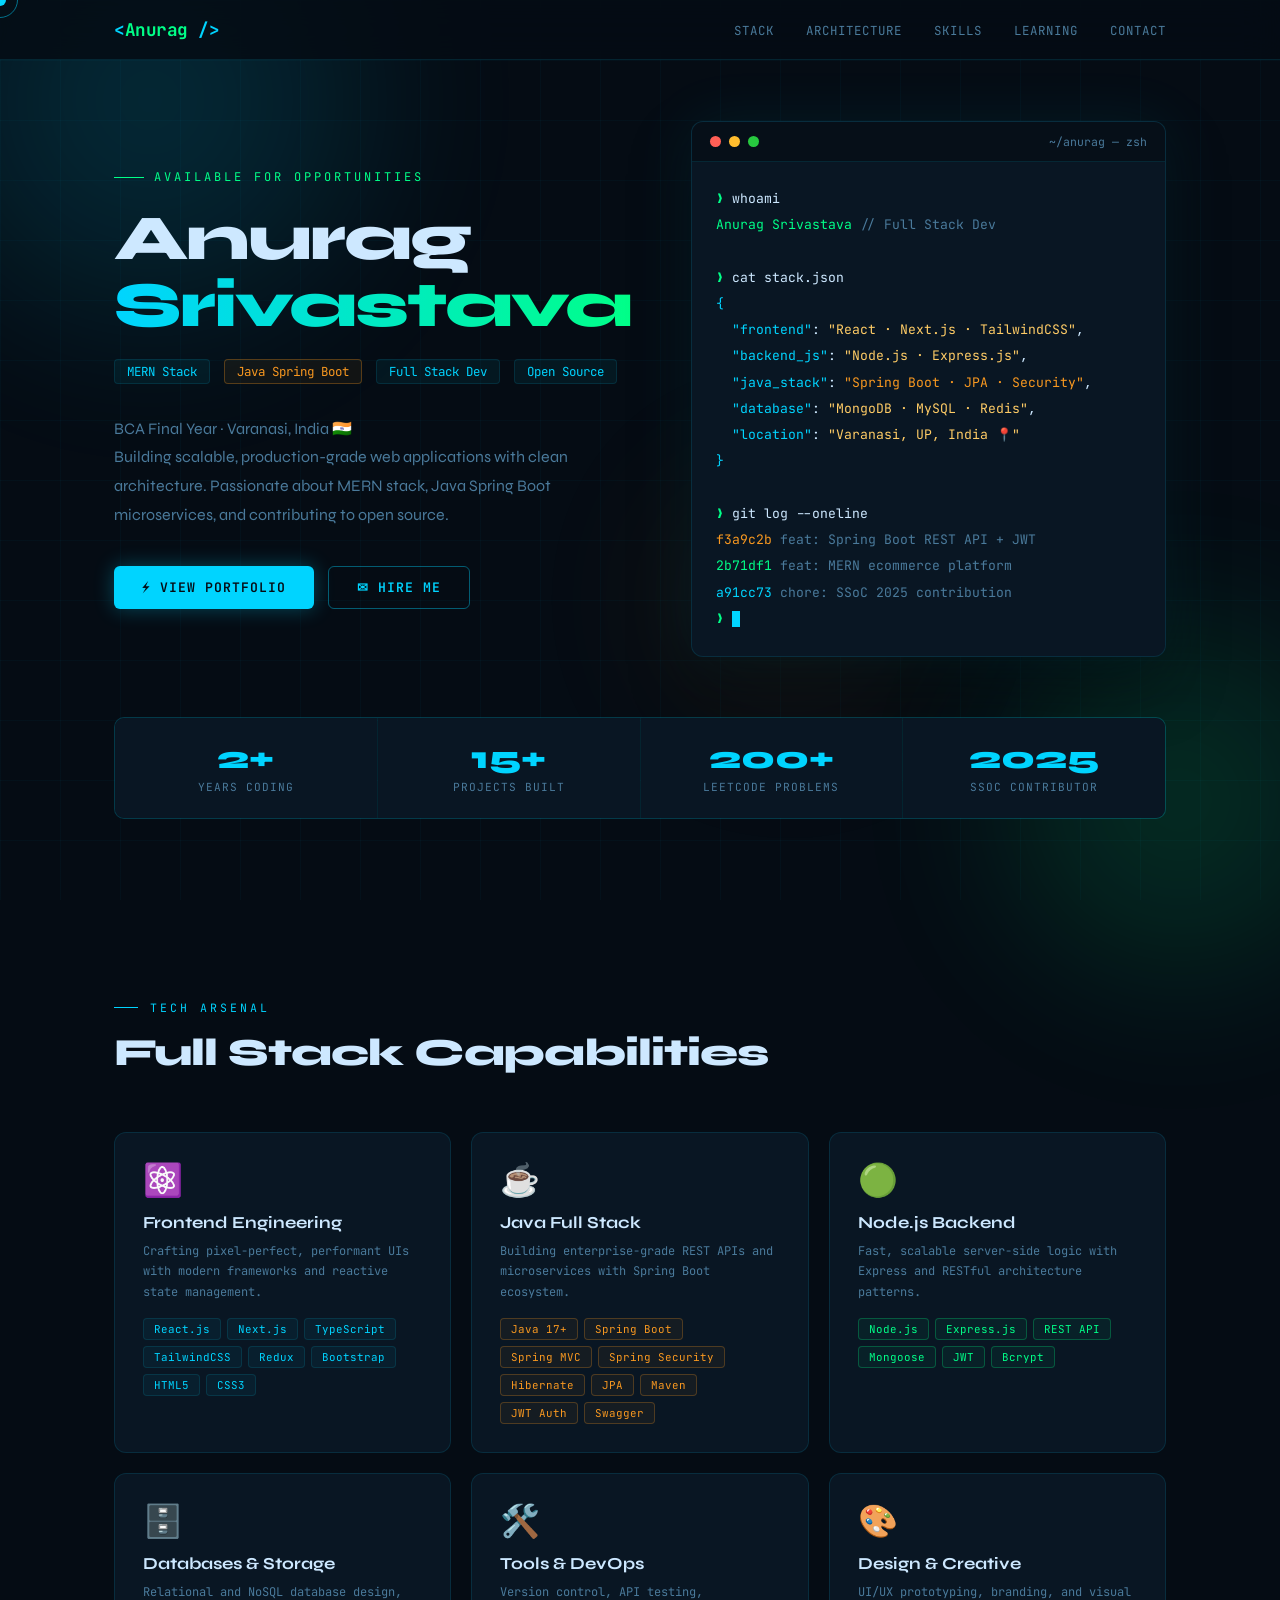
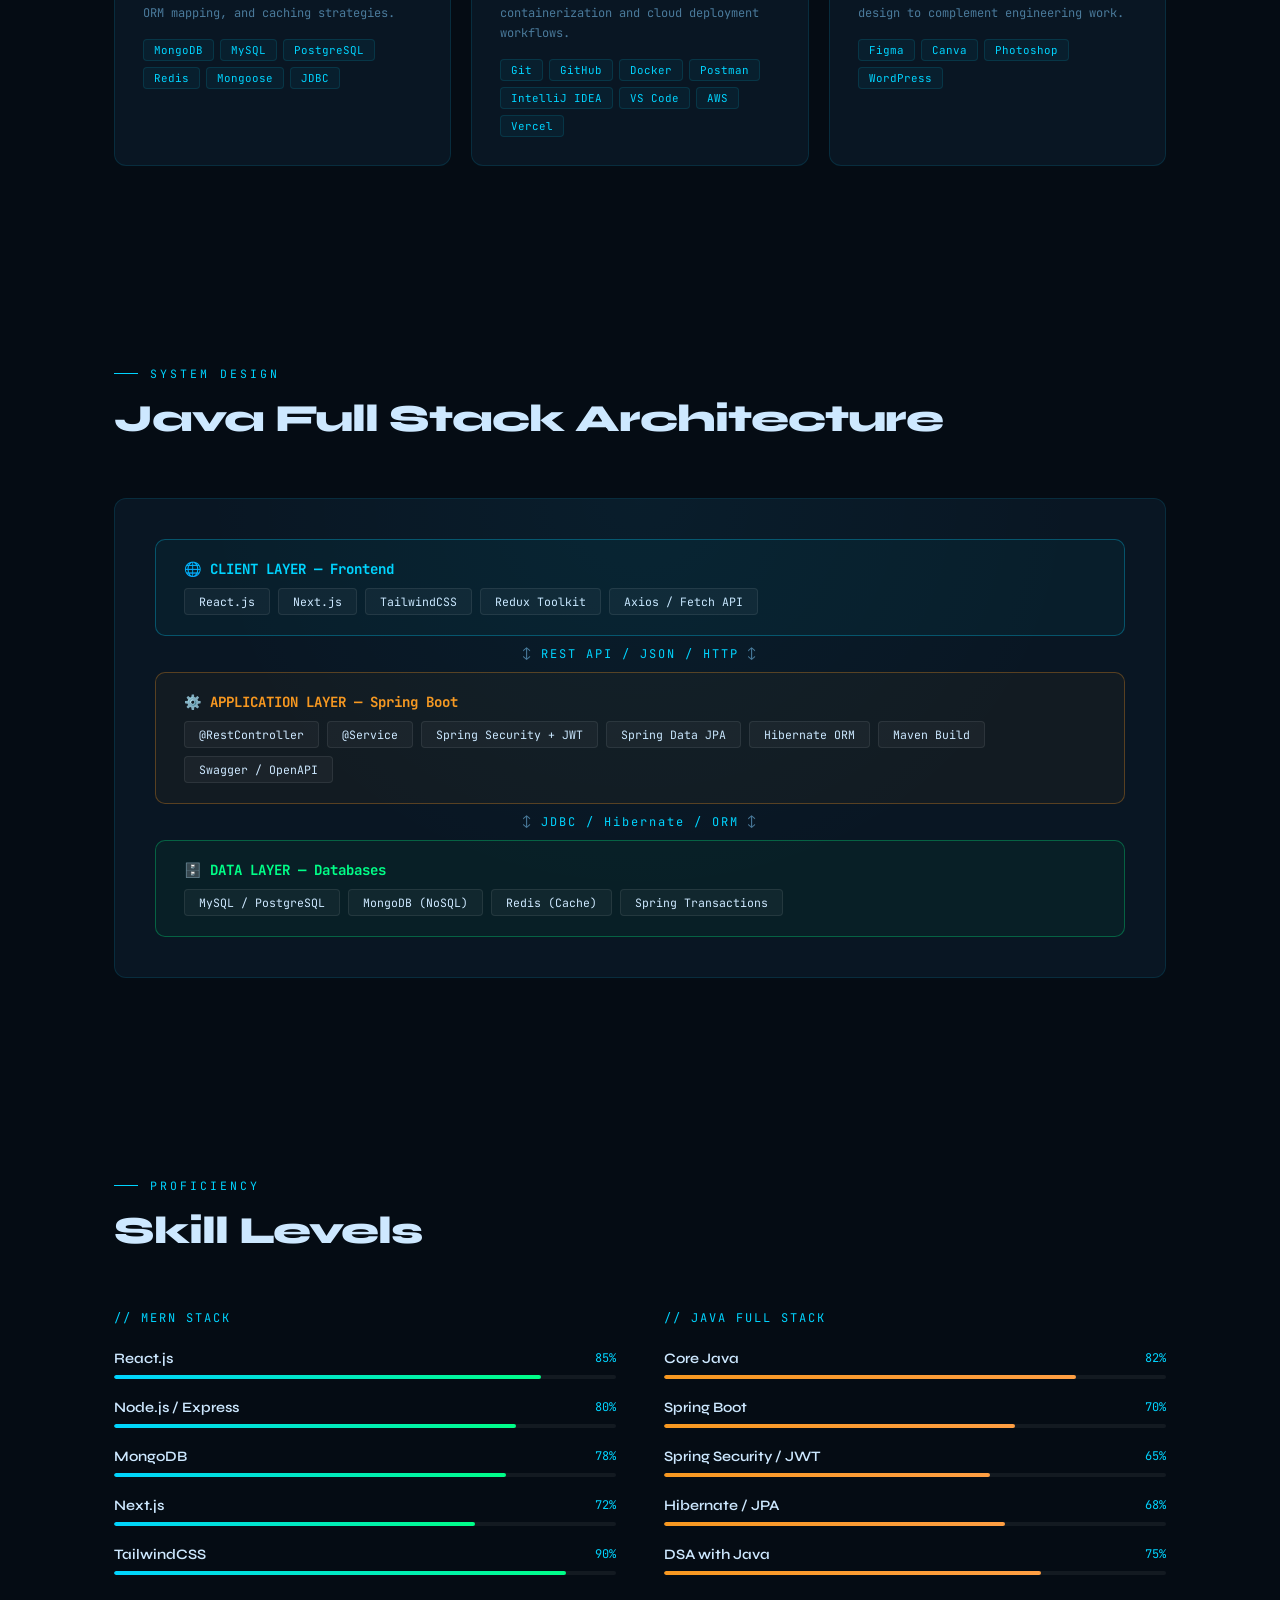
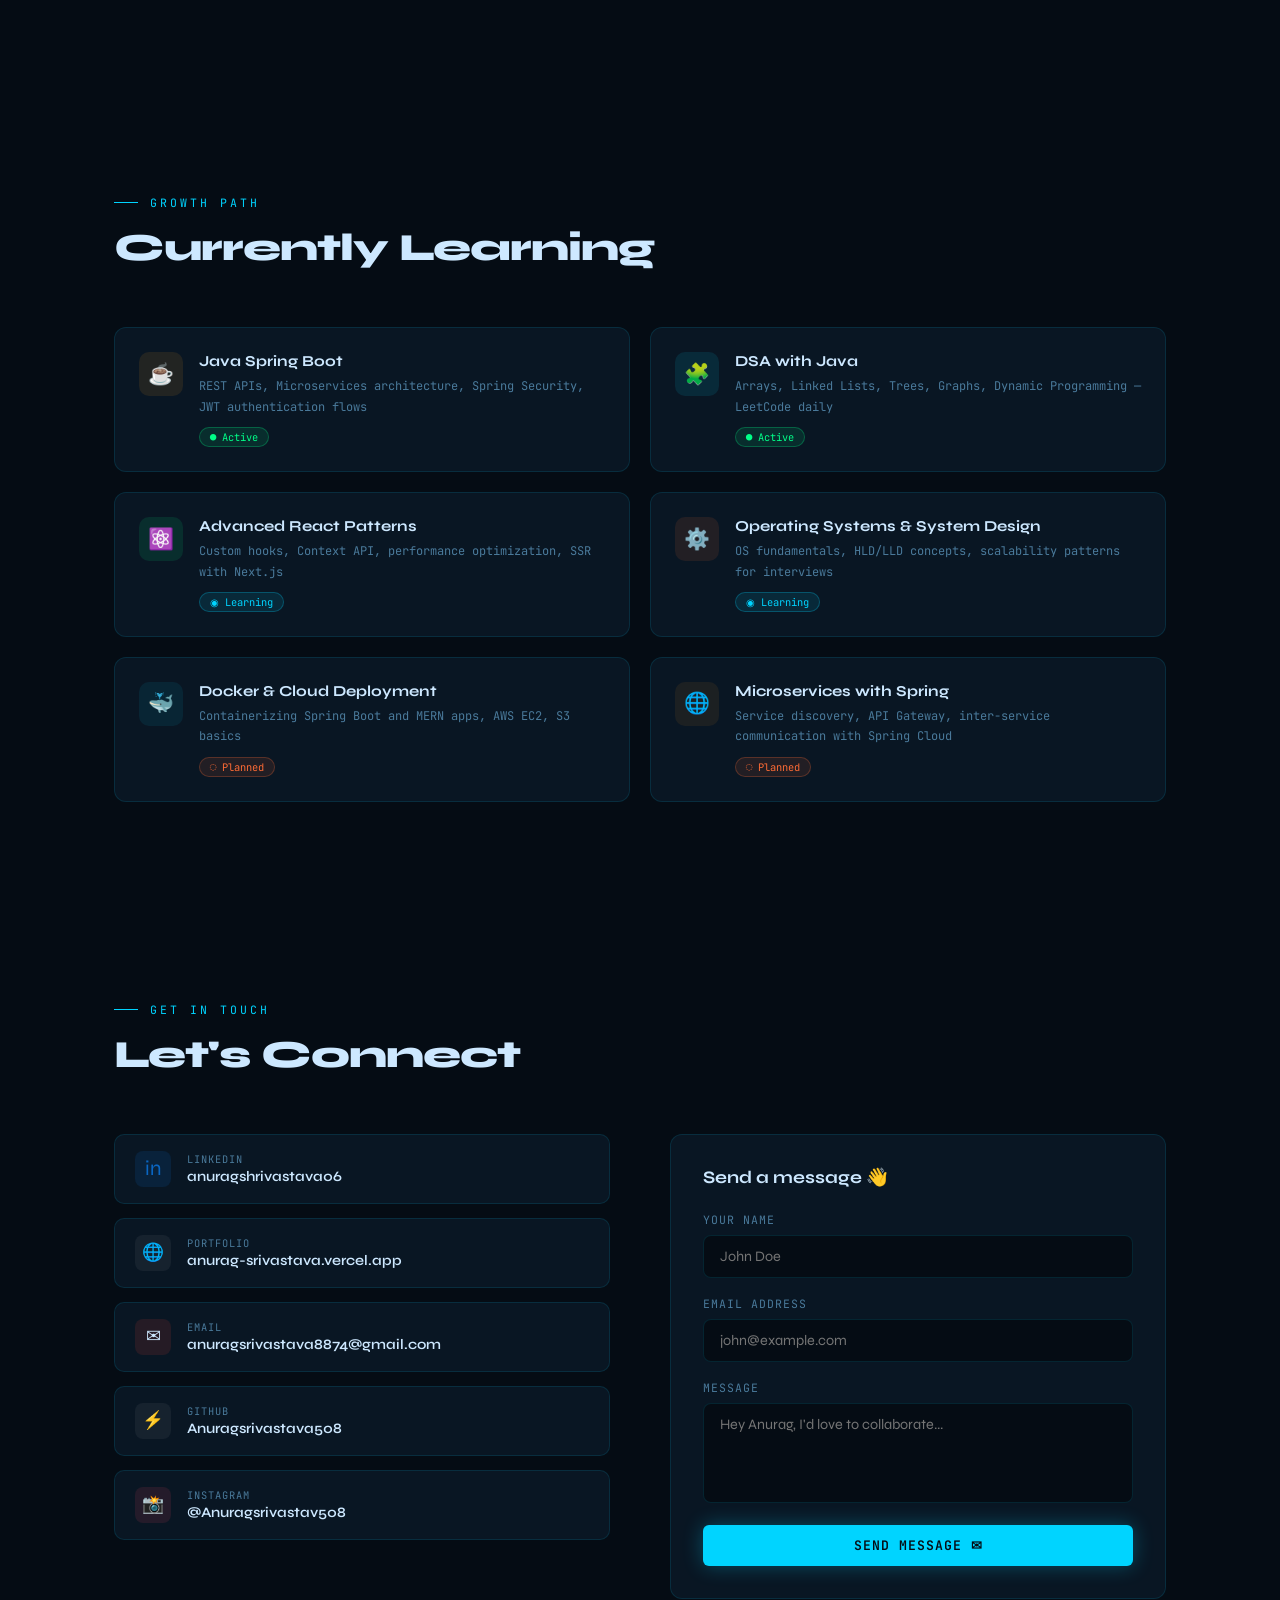
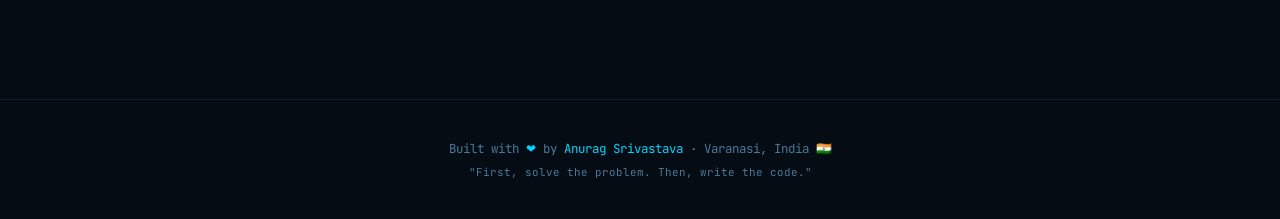
==== index.html @ 184e5fdd "done" ====
<!DOCTYPE html>
<html lang="en">
<head>
<meta charset="UTF-8"/>
<meta name="viewport" content="width=device-width, initial-scale=1.0"/>
<title>Anurag Srivastava — Full Stack Developer</title>
<link rel="stylesheet" href="style.css">
<link href="https://fonts.googleapis.com/css2?family=JetBrains+Mono:wght@300;400;600;700&family=Syne:wght@400;600;700;800&display=swap" rel="stylesheet"/>

</head>
<body>

<div class="cursor" id="cursor"></div>
<div class="cursor-ring" id="cursorRing"></div>
<div class="grid-bg"></div>
<div class="orb orb1"></div>
<div class="orb orb2"></div>
<div class="orb orb3"></div>

<!-- NAV -->
<nav>
  <div class="container nav-inner">
    <div class="nav-logo">&lt;<span>Anurag</span> /&gt;</div>
    <ul class="nav-links">
      <li><a href="#stack">Stack</a></li>
      <li><a href="#architecture">Architecture</a></li>
      <li><a href="#skills">Skills</a></li>
      <li><a href="#learning">Learning</a></li>
      <li><a href="#contact">Contact</a></li>
    </ul>
  </div>
</nav>

<!-- HERO -->
<section class="hero">
  <div class="container">
    <div class="hero-grid">
      <div class="hero-left">
        <div class="hero-tag">Available for opportunities</div>
        <h1 class="hero-name">Anurag<br/><span class="highlight">Srivastava</span></h1>
        <div class="hero-role">
          <span class="role-tag">MERN Stack</span>
          <span class="role-tag java">Java Spring Boot</span>
          <span class="role-tag">Full Stack Dev</span>
          <span class="role-tag">Open Source</span>
        </div>
        <p class="hero-desc">
          BCA Final Year · Varanasi, India 🇮🇳<br/>
          Building scalable, production-grade web applications with clean architecture. Passionate about MERN stack, Java Spring Boot microservices, and contributing to open source.
        </p>
        <div class="hero-btns">
          <a href="https://anurag-srivastava.vercel.app/" class="btn btn-primary">⚡ View Portfolio</a>
          <a href="mailto:anuragsrivastava8874@gmail.com" class="btn btn-outline">✉ Hire Me</a>
        </div>
      </div>

      <div class="terminal">
        <div class="terminal-header">
          <div class="dot dot-r"></div>
          <div class="dot dot-y"></div>
          <div class="dot dot-g"></div>
          <div class="terminal-title">~/anurag — zsh</div>
        </div>
        <div class="terminal-body" id="termBody">
          <div class="t-line" style="animation-delay:0.8s"><span class="t-prompt">❯ </span><span class="t-cmd">whoami</span></div>
          <div class="t-line" style="animation-delay:1.1s"><span class="t-val">Anurag Srivastava</span> <span class="t-comment">// Full Stack Dev</span></div>
          <div class="t-line" style="animation-delay:1.5s">&nbsp;</div>
          <div class="t-line" style="animation-delay:1.7s"><span class="t-prompt">❯ </span><span class="t-cmd">cat stack.json</span></div>
          <div class="t-line" style="animation-delay:2.0s"><span class="t-key">{</span></div>
          <div class="t-line" style="animation-delay:2.2s">&nbsp;&nbsp;<span class="t-key">"frontend"</span>: <span class="t-string">"React · Next.js · TailwindCSS"</span>,</div>
          <div class="t-line" style="animation-delay:2.4s">&nbsp;&nbsp;<span class="t-key">"backend_js"</span>: <span class="t-string">"Node.js · Express.js"</span>,</div>
          <div class="t-line" style="animation-delay:2.6s">&nbsp;&nbsp;<span class="t-key">"java_stack"</span>: <span class="t-java">"Spring Boot · JPA · Security"</span>,</div>
          <div class="t-line" style="animation-delay:2.8s">&nbsp;&nbsp;<span class="t-key">"database"</span>: <span class="t-string">"MongoDB · MySQL · Redis"</span>,</div>
          <div class="t-line" style="animation-delay:3.0s">&nbsp;&nbsp;<span class="t-key">"location"</span>: <span class="t-string">"Varanasi, UP, India 📍"</span></div>
          <div class="t-line" style="animation-delay:3.2s"><span class="t-key">}</span></div>
          <div class="t-line" style="animation-delay:3.5s">&nbsp;</div>
          <div class="t-line" style="animation-delay:3.7s"><span class="t-prompt">❯ </span><span class="t-cmd">git log --oneline</span></div>
          <div class="t-line" style="animation-delay:4.0s"><span class="t-java">f3a9c2b</span> <span class="t-comment">feat: Spring Boot REST API + JWT</span></div>
          <div class="t-line" style="animation-delay:4.2s"><span class="t-accent2" style="color:var(--accent2)">2b71df1</span> <span class="t-comment">feat: MERN ecommerce platform</span></div>
          <div class="t-line" style="animation-delay:4.4s"><span class="t-key">a91cc73</span> <span class="t-comment">chore: SSoC 2025 contribution</span></div>
          <div class="t-line" style="animation-delay:4.7s"><span class="t-prompt">❯ </span><span class="t-cursor"></span></div>
        </div>
      </div>
    </div>

    <div class="stats-bar reveal">
      <div class="stat"><div class="stat-num">2+</div><div class="stat-label">Years Coding</div></div>
      <div class="stat"><div class="stat-num">15+</div><div class="stat-label">Projects Built</div></div>
      <div class="stat"><div class="stat-num">200+</div><div class="stat-label">LeetCode Problems</div></div>
      <div class="stat"><div class="stat-num">2025</div><div class="stat-label">SSoC Contributor</div></div>
    </div>
  </div>
</section>

<!-- TECH STACK -->
<section id="stack">
  <div class="container">
    <div class="section-header reveal">
      <div class="section-eyebrow">Tech Arsenal</div>
      <h2 class="section-title">Full Stack Capabilities</h2>
    </div>
    <div class="stack-grid">
      <div class="stack-card reveal">
        <div class="stack-icon">⚛️</div>
        <div class="stack-name">Frontend Engineering</div>
        <div class="stack-desc">Crafting pixel-perfect, performant UIs with modern frameworks and reactive state management.</div>
        <div class="badge-row">
          <span class="badge">React.js</span>
          <span class="badge">Next.js</span>
          <span class="badge">TypeScript</span>
          <span class="badge">TailwindCSS</span>
          <span class="badge">Redux</span>
          <span class="badge">Bootstrap</span>
          <span class="badge">HTML5</span>
          <span class="badge">CSS3</span>
        </div>
      </div>

      <div class="stack-card java-card reveal">
        <div class="stack-icon">☕</div>
        <div class="stack-name">Java Full Stack</div>
        <div class="stack-desc">Building enterprise-grade REST APIs and microservices with Spring Boot ecosystem.</div>
        <div class="badge-row">
          <span class="badge java">Java 17+</span>
          <span class="badge java">Spring Boot</span>
          <span class="badge java">Spring MVC</span>
          <span class="badge java">Spring Security</span>
          <span class="badge java">Hibernate</span>
          <span class="badge java">JPA</span>
          <span class="badge java">Maven</span>
          <span class="badge java">JWT Auth</span>
          <span class="badge java">Swagger</span>
        </div>
      </div>

      <div class="stack-card reveal">
        <div class="stack-icon">🟢</div>
        <div class="stack-name">Node.js Backend</div>
        <div class="stack-desc">Fast, scalable server-side logic with Express and RESTful architecture patterns.</div>
        <div class="badge-row">
          <span class="badge green">Node.js</span>
          <span class="badge green">Express.js</span>
          <span class="badge green">REST API</span>
          <span class="badge green">Mongoose</span>
          <span class="badge green">JWT</span>
          <span class="badge green">Bcrypt</span>
        </div>
      </div>

      <div class="stack-card reveal">
        <div class="stack-icon">🗄️</div>
        <div class="stack-name">Databases & Storage</div>
        <div class="stack-desc">Relational and NoSQL database design, ORM mapping, and caching strategies.</div>
        <div class="badge-row">
          <span class="badge">MongoDB</span>
          <span class="badge">MySQL</span>
          <span class="badge">PostgreSQL</span>
          <span class="badge">Redis</span>
          <span class="badge">Mongoose</span>
          <span class="badge">JDBC</span>
        </div>
      </div>

      <div class="stack-card reveal">
        <div class="stack-icon">🛠️</div>
        <div class="stack-name">Tools & DevOps</div>
        <div class="stack-desc">Version control, API testing, containerization and cloud deployment workflows.</div>
        <div class="badge-row">
          <span class="badge">Git</span>
          <span class="badge">GitHub</span>
          <span class="badge">Docker</span>
          <span class="badge">Postman</span>
          <span class="badge">IntelliJ IDEA</span>
          <span class="badge">VS Code</span>
          <span class="badge">AWS</span>
          <span class="badge">Vercel</span>
        </div>
      </div>

      <div class="stack-card reveal">
        <div class="stack-icon">🎨</div>
        <div class="stack-name">Design & Creative</div>
        <div class="stack-desc">UI/UX prototyping, branding, and visual design to complement engineering work.</div>
        <div class="badge-row">
          <span class="badge">Figma</span>
          <span class="badge">Canva</span>
          <span class="badge">Photoshop</span>
          <span class="badge">WordPress</span>
        </div>
      </div>
    </div>
  </div>
</section>

<!-- ARCHITECTURE -->
<section id="architecture">
  <div class="container">
    <div class="section-header reveal">
      <div class="section-eyebrow">System Design</div>
      <h2 class="section-title">Java Full Stack Architecture</h2>
    </div>
    <div class="arch-diagram reveal">
      <div class="arch-layer layer-frontend">
        <div class="layer-label c">🌐 CLIENT LAYER — Frontend</div>
        <div class="layer-items">
          <span class="layer-item">React.js</span>
          <span class="layer-item">Next.js</span>
          <span class="layer-item">TailwindCSS</span>
          <span class="layer-item">Redux Toolkit</span>
          <span class="layer-item">Axios / Fetch API</span>
        </div>
      </div>
      <div class="arch-arrow">↕ <span>REST API / JSON / HTTP</span> ↕</div>
      <div class="arch-layer layer-backend">
        <div class="layer-label j">⚙️ APPLICATION LAYER — Spring Boot</div>
        <div class="layer-items">
          <span class="layer-item">@RestController</span>
          <span class="layer-item">@Service</span>
          <span class="layer-item">Spring Security + JWT</span>
          <span class="layer-item">Spring Data JPA</span>
          <span class="layer-item">Hibernate ORM</span>
          <span class="layer-item">Maven Build</span>
          <span class="layer-item">Swagger / OpenAPI</span>
        </div>
      </div>
      <div class="arch-arrow">↕ <span>JDBC / Hibernate / ORM</span> ↕</div>
      <div class="arch-layer layer-db">
        <div class="layer-label g">🗄️ DATA LAYER — Databases</div>
        <div class="layer-items">
          <span class="layer-item">MySQL / PostgreSQL</span>
          <span class="layer-item">MongoDB (NoSQL)</span>
          <span class="layer-item">Redis (Cache)</span>
          <span class="layer-item">Spring Transactions</span>
        </div>
      </div>
    </div>
  </div>
</section>

<!-- SKILLS -->
<section id="skills">
  <div class="container">
    <div class="section-header reveal">
      <div class="section-eyebrow">Proficiency</div>
      <h2 class="section-title">Skill Levels</h2>
    </div>
    <div class="skills-grid reveal">
      <div>
        <div class="skill-group-title">// MERN Stack</div>
        <div class="skill-item">
          <div class="skill-top"><span class="skill-name">React.js</span><span class="skill-pct">85%</span></div>
          <div class="skill-bar"><div class="skill-fill fill-accent" style="--w:85%"></div></div>
        </div>
        <div class="skill-item">
          <div class="skill-top"><span class="skill-name">Node.js / Express</span><span class="skill-pct">80%</span></div>
          <div class="skill-bar"><div class="skill-fill fill-accent" style="--w:80%"></div></div>
        </div>
        <div class="skill-item">
          <div class="skill-top"><span class="skill-name">MongoDB</span><span class="skill-pct">78%</span></div>
          <div class="skill-bar"><div class="skill-fill fill-accent" style="--w:78%"></div></div>
        </div>
        <div class="skill-item">
          <div class="skill-top"><span class="skill-name">Next.js</span><span class="skill-pct">72%</span></div>
          <div class="skill-bar"><div class="skill-fill fill-accent" style="--w:72%"></div></div>
        </div>
        <div class="skill-item">
          <div class="skill-top"><span class="skill-name">TailwindCSS</span><span class="skill-pct">90%</span></div>
          <div class="skill-bar"><div class="skill-fill fill-accent" style="--w:90%"></div></div>
        </div>
      </div>
      <div>
        <div class="skill-group-title">// Java Full Stack</div>
        <div class="skill-item">
          <div class="skill-top"><span class="skill-name">Core Java</span><span class="skill-pct">82%</span></div>
          <div class="skill-bar"><div class="skill-fill fill-java" style="--w:82%"></div></div>
        </div>
        <div class="skill-item">
          <div class="skill-top"><span class="skill-name">Spring Boot</span><span class="skill-pct">70%</span></div>
          <div class="skill-bar"><div class="skill-fill fill-java" style="--w:70%"></div></div>
        </div>
        <div class="skill-item">
          <div class="skill-top"><span class="skill-name">Spring Security / JWT</span><span class="skill-pct">65%</span></div>
          <div class="skill-bar"><div class="skill-fill fill-java" style="--w:65%"></div></div>
        </div>
        <div class="skill-item">
          <div class="skill-top"><span class="skill-name">Hibernate / JPA</span><span class="skill-pct">68%</span></div>
          <div class="skill-bar"><div class="skill-fill fill-java" style="--w:68%"></div></div>
        </div>
        <div class="skill-item">
          <div class="skill-top"><span class="skill-name">DSA with Java</span><span class="skill-pct">75%</span></div>
          <div class="skill-bar"><div class="skill-fill fill-java" style="--w:75%"></div></div>
        </div>
      </div>
    </div>
  </div>
</section>

<!-- CURRENTLY LEARNING -->
<section id="learning">
  <div class="container">
    <div class="section-header reveal">
      <div class="section-eyebrow">Growth Path</div>
      <h2 class="section-title">Currently Learning</h2>
    </div>
    <div class="roadmap">
      <div class="road-card reveal">
        <div class="road-icon" style="background:rgba(248,152,32,0.1)">☕</div>
        <div>
          <div class="road-title">Java Spring Boot</div>
          <div class="road-desc">REST APIs, Microservices architecture, Spring Security, JWT authentication flows</div>
          <span class="road-status status-active">● Active</span>
        </div>
      </div>
      <div class="road-card reveal">
        <div class="road-icon" style="background:rgba(0,212,255,0.1)">🧩</div>
        <div>
          <div class="road-title">DSA with Java</div>
          <div class="road-desc">Arrays, Linked Lists, Trees, Graphs, Dynamic Programming — LeetCode daily</div>
          <span class="road-status status-active">● Active</span>
        </div>
      </div>
      <div class="road-card reveal">
        <div class="road-icon" style="background:rgba(0,255,136,0.1)">⚛️</div>
        <div>
          <div class="road-title">Advanced React Patterns</div>
          <div class="road-desc">Custom hooks, Context API, performance optimization, SSR with Next.js</div>
          <span class="road-status status-learning">◉ Learning</span>
        </div>
      </div>
      <div class="road-card reveal">
        <div class="road-icon" style="background:rgba(255,107,53,0.1)">⚙️</div>
        <div>
          <div class="road-title">Operating Systems & System Design</div>
          <div class="road-desc">OS fundamentals, HLD/LLD concepts, scalability patterns for interviews</div>
          <span class="road-status status-learning">◉ Learning</span>
        </div>
      </div>
      <div class="road-card reveal">
        <div class="road-icon" style="background:rgba(0,212,255,0.08)">🐳</div>
        <div>
          <div class="road-title">Docker & Cloud Deployment</div>
          <div class="road-desc">Containerizing Spring Boot and MERN apps, AWS EC2, S3 basics</div>
          <span class="road-status status-planned">◌ Planned</span>
        </div>
      </div>
      <div class="road-card reveal">
        <div class="road-icon" style="background:rgba(248,152,32,0.08)">🌐</div>
        <div>
          <div class="road-title">Microservices with Spring</div>
          <div class="road-desc">Service discovery, API Gateway, inter-service communication with Spring Cloud</div>
          <span class="road-status status-planned">◌ Planned</span>
        </div>
      </div>
    </div>
  </div>
</section>

<!-- CONTACT -->
<section id="contact">
  <div class="container">
    <div class="section-header reveal">
      <div class="section-eyebrow">Get In Touch</div>
      <h2 class="section-title">Let's Connect</h2>
    </div>
    <div class="contact-wrap">
      <div class="contact-links reveal">
        <a href="https://linkedin.com/in/anuragshrivastava06" class="contact-link">
          <div class="contact-link-icon" style="background:rgba(10,102,194,0.15);color:#0a66c2;font-size:1.3rem">in</div>
          <div class="contact-link-info">
            <div class="label">LinkedIn</div>
            <div class="value">anuragshrivastava06</div>
          </div>
        </a>
        <a href="https://anurag-srivastava.vercel.app/" class="contact-link">
          <div class="contact-link-icon" style="background:rgba(255,255,255,0.05);font-size:1.1rem">🌐</div>
          <div class="contact-link-info">
            <div class="label">Portfolio</div>
            <div class="value">anurag-srivastava.vercel.app</div>
          </div>
        </a>
        <a href="mailto:anuragsrivastava8874@gmail.com" class="contact-link">
          <div class="contact-link-icon" style="background:rgba(234,67,53,0.12);font-size:1.1rem">✉</div>
          <div class="contact-link-info">
            <div class="label">Email</div>
            <div class="value">anuragsrivastava8874@gmail.com</div>
          </div>
        </a>
        <a href="https://github.com/Anuragsrivastava508" class="contact-link">
          <div class="contact-link-icon" style="background:rgba(255,255,255,0.05);font-size:1.1rem">⚡</div>
          <div class="contact-link-info">
            <div class="label">GitHub</div>
            <div class="value">Anuragsrivastava508</div>
          </div>
        </a>
        <a href="https://instagram.com/Anuragsrivastav508" class="contact-link">
          <div class="contact-link-icon" style="background:rgba(228,64,95,0.12);font-size:1.1rem">📸</div>
          <div class="contact-link-info">
            <div class="label">Instagram</div>
            <div class="value">@Anuragsrivastav508</div>
          </div>
        </a>
      </div>
      <div class="contact-form-card reveal">
        <div class="form-title">Send a message 👋</div>
        <div class="form-group">
          <label>Your Name</label>
          <input type="text" placeholder="John Doe"/>
        </div>
        <div class="form-group">
          <label>Email Address</label>
          <input type="email" placeholder="john@example.com"/>
        </div>
        <div class="form-group">
          <label>Message</label>
          <textarea placeholder="Hey Anurag, I'd love to collaborate..."></textarea>
        </div>
        <button class="btn btn-primary btn-send" onclick="handleSend(this)">Send Message ✉</button>
      </div>
    </div>
  </div>
</section>
<!-- footer section  -->
<footer>
  <div class="container">
    <p>Built with <span>❤</span> by <span>Anurag Srivastava</span> · Varanasi, India 🇮🇳</p>
    <p style="margin-top:8px; font-size:0.68rem;">"First, solve the problem. Then, write the code."</p>
  </div>
</footer>

<script src="javascript.js"></script>
</body>
</html>
---- style.css ----
:root {
    --bg: #050c14;
    --bg2: #091623;
    --bg3: #0d1f30;
    --accent: #00d4ff;
    --accent2: #00ff88;
    --accent3: #ff6b35;
    --java: #f89820;
    --text: #cde8ff;
    --muted: #4a7a9b;
    --border: rgba(0,212,255,0.12);
    --glow: rgba(0,212,255,0.25);
  }

  * { margin:0; padding:0; box-sizing:border-box; }

  ::selection { background: rgba(0,212,255,0.25); color: #fff; }

  body {
    background: var(--bg);
    color: var(--text);
    font-family: 'Syne', sans-serif;
    overflow-x: hidden;
    cursor: none;
  }

  /* Custom Cursor */
  .cursor {
    width: 12px; height: 12px;
    background: var(--accent);
    border-radius: 50%;
    position: fixed; top:0; left:0;
    pointer-events: none;
    z-index: 9999;
    transform: translate(-50%,-50%);
    transition: transform 0.1s, width 0.2s, height 0.2s, background 0.2s;
    mix-blend-mode: screen;
  }
  .cursor-ring {
    width: 36px; height: 36px;
    border: 1.5px solid rgba(0,212,255,0.5);
    border-radius: 50%;
    position: fixed; top:0; left:0;
    pointer-events: none;
    z-index: 9998;
    transform: translate(-50%,-50%);
    transition: transform 0.15s ease, width 0.3s, height 0.3s;
  }
  body:hover .cursor { opacity:1; }

  /* Background Grid */
  .grid-bg {
    position: fixed; inset: 0; z-index: 0;
    background-image:
      linear-gradient(rgba(0,212,255,0.03) 1px, transparent 1px),
      linear-gradient(90deg, rgba(0,212,255,0.03) 1px, transparent 1px);
    background-size: 60px 60px;
    pointer-events: none;
  }

  /* Floating orbs */
  .orb {
    position: fixed; border-radius: 50%;
    filter: blur(80px); pointer-events: none; z-index:0; opacity:0.18;
    animation: orbFloat 12s ease-in-out infinite;
  }
  .orb1 { width:500px;height:500px;background:radial-gradient(#00d4ff,transparent); top:-150px;left:-100px; animation-delay:0s; }
  .orb2 { width:400px;height:400px;background:radial-gradient(#00ff88,transparent); bottom:-100px;right:-100px; animation-delay:-6s; }
  .orb3 { width:300px;height:300px;background:radial-gradient(#f89820,transparent); top:50%;left:50%; animation-delay:-3s; opacity:0.1; }

  @keyframes orbFloat {
    0%,100% { transform: translateY(0) scale(1); }
    50% { transform: translateY(-40px) scale(1.05); }
  }

  /* Layout */
  .container { max-width: 1100px; margin: 0 auto; padding: 0 24px; position:relative; z-index:1; }

  /* NAV */
  nav {
    position: fixed; top:0; width:100%; z-index:100;
    padding: 18px 0;
    background: rgba(5,12,20,0.85);
    backdrop-filter: blur(20px);
    border-bottom: 1px solid var(--border);
  }
  .nav-inner { display:flex; align-items:center; justify-content:space-between; }
  .nav-logo {
    font-family: 'JetBrains Mono', monospace;
    font-size: 1.1rem; font-weight: 700;
    color: var(--accent);
    letter-spacing: -0.5px;
  }
  .nav-logo span { color: var(--accent2); }
  .nav-links { display:flex; gap:32px; list-style:none; }
  .nav-links a {
    font-family: 'JetBrains Mono', monospace;
    font-size: 0.78rem; color: var(--muted);
    text-decoration:none; letter-spacing:1px; text-transform:uppercase;
    transition: color 0.2s;
    position: relative;
  }
  .nav-links a::after {
    content:''; position:absolute; bottom:-4px; left:0; width:0; height:1px;
    background: var(--accent); transition: width 0.3s;
  }
  .nav-links a:hover { color: var(--accent); }
  .nav-links a:hover::after { width:100%; }

  /* HERO */
  .hero {
    min-height: 100vh;
    display:flex; align-items:center;
    padding: 100px 0 60px;
  }
  .hero-grid { display:grid; grid-template-columns:1fr 1fr; gap:60px; align-items:center; }

  .hero-tag {
    font-family: 'JetBrains Mono', monospace;
    font-size: 0.75rem; color: var(--accent2);
    letter-spacing: 3px; text-transform: uppercase;
    margin-bottom: 20px;
    display:flex; align-items:center; gap:10px;
    opacity:0; animation: fadeUp 0.6s 0.2s forwards;
  }
  .hero-tag::before {
    content:''; width:30px; height:1px; background: var(--accent2);
  }

  .hero-name {
    font-size: clamp(2.8rem, 5vw, 4.2rem);
    font-weight: 800; line-height: 1.05;
    letter-spacing: -2px;
    margin-bottom: 16px;
    opacity:0; animation: fadeUp 0.6s 0.35s forwards;
  }
  .hero-name .highlight {
    background: linear-gradient(90deg, var(--accent), var(--accent2));
    -webkit-background-clip: text; -webkit-text-fill-color: transparent;
    background-clip: text;
  }

  .hero-role {
    font-family: 'JetBrains Mono', monospace;
    font-size: 1rem; color: var(--muted);
    margin-bottom: 28px;
    opacity:0; animation: fadeUp 0.6s 0.5s forwards;
  }
  .hero-role .role-tag {
    display:inline-block;
    padding: 3px 12px; margin: 3px 4px 3px 0;
    border: 1px solid var(--border);
    border-radius: 4px; font-size:0.78rem;
    color: var(--accent); background: rgba(0,212,255,0.06);
    transition: all 0.2s;
  }
  .hero-role .role-tag:hover { background: rgba(0,212,255,0.15); border-color: var(--accent); }
  .role-tag.java { color: var(--java); border-color: rgba(248,152,32,0.3); background: rgba(248,152,32,0.06); }
  .role-tag.java:hover { background: rgba(248,152,32,0.15); }

  .hero-desc {
    font-size: 1rem; color: var(--muted); line-height: 1.8;
    margin-bottom: 36px;
    opacity:0; animation: fadeUp 0.6s 0.65s forwards;
  }

  .hero-btns {
    display:flex; gap:14px; flex-wrap:wrap;
    opacity:0; animation: fadeUp 0.6s 0.8s forwards;
  }
  .btn {
    padding: 12px 28px;
    font-family: 'JetBrains Mono', monospace;
    font-size: 0.82rem; font-weight: 600;
    letter-spacing: 1px; text-transform: uppercase;
    text-decoration: none; border-radius: 6px;
    border: none; cursor: pointer;
    transition: all 0.25s; display:inline-flex; align-items:center; gap:8px;
  }
  .btn-primary {
    background: var(--accent); color: #050c14;
    box-shadow: 0 0 20px rgba(0,212,255,0.3);
  }
  .btn-primary:hover { transform: translateY(-2px); box-shadow: 0 0 35px rgba(0,212,255,0.5); }
  .btn-outline {
    background: transparent; color: var(--accent);
    border: 1px solid rgba(0,212,255,0.4);
  }
  .btn-outline:hover { background: rgba(0,212,255,0.08); border-color: var(--accent); transform: translateY(-2px); }

  /* Hero right — terminal */
  .terminal {
    background: var(--bg2);
    border: 1px solid var(--border);
    border-radius: 12px;
    overflow: hidden;
    box-shadow: 0 0 60px rgba(0,212,255,0.08), 0 30px 60px rgba(0,0,0,0.4);
    opacity:0; animation: fadeLeft 0.8s 0.4s forwards;
  }
  .terminal-header {
    display:flex; align-items:center; gap:8px;
    padding: 12px 18px;
    background: rgba(0,0,0,0.3);
    border-bottom: 1px solid var(--border);
  }
  .dot { width:11px; height:11px; border-radius:50%; }
  .dot-r { background: #ff5f56; }
  .dot-y { background: #ffbd2e; }
  .dot-g { background: #27c93f; }
  .terminal-title { font-family:'JetBrains Mono',monospace; font-size:0.72rem; color:var(--muted); margin-left:auto; }
  .terminal-body { padding: 24px; font-family:'JetBrains Mono',monospace; font-size:0.82rem; line-height:2; }
  .t-line { opacity:0; animation: typeIn 0.3s forwards; }
  .t-prompt { color: var(--accent2); }
  .t-cmd { color: var(--text); }
  .t-comment { color: var(--muted); }
  .t-string { color: #ffcc66; }
  .t-key { color: var(--accent); }
  .t-val { color: var(--accent2); }
  .t-java { color: var(--java); }
  .t-cursor { display:inline-block; width:8px; height:16px; background:var(--accent); animation: blink 1s infinite; vertical-align:middle; }
  @keyframes blink { 0%,100%{opacity:1} 50%{opacity:0} }

  /* Stats bar */
  .stats-bar {
    display:grid; grid-template-columns: repeat(4,1fr);
    gap:1px; background: var(--border);
    border: 1px solid var(--border); border-radius: 10px;
    overflow:hidden; margin-top:60px;
    opacity:0; animation: fadeUp 0.6s 1s forwards;
  }
  .stat {
    background: var(--bg2); padding: 24px;
    text-align:center;
    transition: background 0.2s;
  }
  .stat:hover { background: var(--bg3); }
  .stat-num { font-size:2rem; font-weight:800; color:var(--accent); line-height:1; }
  .stat-label { font-family:'JetBrains Mono',monospace; font-size:0.7rem; color:var(--muted); margin-top:6px; text-transform:uppercase; letter-spacing:1px; }

  /* SECTIONS */
  section { padding: 100px 0; }
  .section-header { margin-bottom: 56px; }
  .section-eyebrow {
    font-family:'JetBrains Mono',monospace; font-size:0.72rem;
    color:var(--accent); letter-spacing:3px; text-transform:uppercase;
    display:flex; align-items:center; gap:12px; margin-bottom:14px;
  }
  .section-eyebrow::before { content:''; width:24px; height:1px; background:var(--accent); }
  .section-title { font-size: clamp(1.8rem,3vw,2.6rem); font-weight:800; letter-spacing:-1px; }

  /* TECH STACK */
  .stack-grid { display:grid; grid-template-columns: repeat(auto-fill, minmax(300px,1fr)); gap:20px; }
  .stack-card {
    background: var(--bg2); border: 1px solid var(--border);
    border-radius: 12px; padding: 28px;
    transition: all 0.3s; position:relative; overflow:hidden;
  }
  .stack-card::before {
    content:''; position:absolute; top:0;left:0;right:0; height:2px;
    background: linear-gradient(90deg, var(--accent), transparent);
    opacity:0; transition:opacity 0.3s;
  }
  .stack-card:hover { transform: translateY(-4px); border-color: rgba(0,212,255,0.3); box-shadow: 0 20px 40px rgba(0,0,0,0.3); }
  .stack-card:hover::before { opacity:1; }
  .stack-card.java-card::before { background: linear-gradient(90deg, var(--java), transparent); }
  .stack-card.java-card:hover { border-color: rgba(248,152,32,0.3); }

  .stack-icon { font-size:2rem; margin-bottom:12px; }
  .stack-name { font-size:1.05rem; font-weight:700; margin-bottom:8px; }
  .stack-desc { font-family:'JetBrains Mono',monospace; font-size:0.75rem; color:var(--muted); line-height:1.7; margin-bottom:16px; }
  .badge-row { display:flex; flex-wrap:wrap; gap:6px; }
  .badge {
    font-family:'JetBrains Mono',monospace; font-size:0.68rem;
    padding:3px 10px; border-radius:4px;
    border: 1px solid var(--border); color:var(--accent);
    background: rgba(0,212,255,0.05);
    transition: all 0.2s;
  }
  .badge:hover { background: rgba(0,212,255,0.15); border-color:var(--accent); }
  .badge.java { color:var(--java); border-color:rgba(248,152,32,0.25); background:rgba(248,152,32,0.05); }
  .badge.java:hover { background:rgba(248,152,32,0.15); }
  .badge.green { color:var(--accent2); border-color:rgba(0,255,136,0.25); background:rgba(0,255,136,0.05); }

  /* ARCHITECTURE */
  .arch-diagram {
    background: var(--bg2); border:1px solid var(--border);
    border-radius:12px; padding:40px;
    font-family:'JetBrains Mono',monospace; font-size:0.82rem;
    position:relative; overflow:hidden;
  }
  .arch-diagram::after {
    content:''; position:absolute; inset:0;
    background: radial-gradient(ellipse at 50% 0%, rgba(0,212,255,0.04), transparent 60%);
    pointer-events:none;
  }
  .arch-layer {
    border: 1px solid; border-radius:10px;
    padding:20px 28px; margin-bottom:0;
    position:relative; transition: all 0.3s;
  }
  .arch-layer:hover { transform: scale(1.01); }
  .layer-frontend { border-color:rgba(0,212,255,0.3); background:rgba(0,212,255,0.04); }
  .layer-backend { border-color:rgba(248,152,32,0.3); background:rgba(248,152,32,0.04); }
  .layer-db { border-color:rgba(0,255,136,0.3); background:rgba(0,255,136,0.04); }
  .layer-label { font-weight:700; font-size:0.88rem; margin-bottom:10px; }
  .layer-label.c { color:var(--accent); }
  .layer-label.j { color:var(--java); }
  .layer-label.g { color:var(--accent2); }
  .layer-items { display:flex; flex-wrap:wrap; gap:8px; }
  .layer-item {
    padding:5px 14px; border-radius:4px; font-size:0.72rem;
    background:rgba(255,255,255,0.04); border:1px solid rgba(255,255,255,0.08);
    color: var(--text);
  }
  .arch-arrow {
    text-align:center; padding:10px 0;
    color:var(--muted); font-size:0.75rem; letter-spacing:2px;
  }
  .arch-arrow span { color:var(--accent); }

  /* SKILLS / PROGRESS */
  .skills-grid { display:grid; grid-template-columns:1fr 1fr; gap:48px; }
  .skill-group-title { font-family:'JetBrains Mono',monospace; font-size:0.75rem; color:var(--accent); letter-spacing:2px; text-transform:uppercase; margin-bottom:24px; }
  .skill-item { margin-bottom:20px; }
  .skill-top { display:flex; justify-content:space-between; margin-bottom:8px; }
  .skill-name { font-size:0.9rem; font-weight:600; }
  .skill-pct { font-family:'JetBrains Mono',monospace; font-size:0.75rem; color:var(--accent); }
  .skill-bar { height:4px; background:rgba(255,255,255,0.06); border-radius:4px; overflow:hidden; }
  .skill-fill { height:100%; border-radius:4px; animation: fillBar 1.2s ease-out forwards; width:0; }
  .fill-accent { background: linear-gradient(90deg,var(--accent),var(--accent2)); }
  .fill-java { background: linear-gradient(90deg,var(--java),#ff9f43); }
  @keyframes fillBar { to { width: var(--w); } }

  /* ROADMAP / CURRENTLY LEARNING */
  .roadmap { display:grid; grid-template-columns: repeat(2,1fr); gap:20px; }
  .road-card {
    background:var(--bg2); border:1px solid var(--border);
    border-radius:12px; padding:24px;
    display:flex; gap:16px; align-items:flex-start;
    transition: all 0.3s;
  }
  .road-card:hover { border-color:rgba(0,212,255,0.3); transform:translateY(-2px); }
  .road-icon {
    width:44px;height:44px;border-radius:10px;
    display:flex;align-items:center;justify-content:center;
    font-size:1.3rem; flex-shrink:0;
  }
  .road-title { font-size:0.95rem; font-weight:700; margin-bottom:6px; }
  .road-desc { font-family:'JetBrains Mono',monospace; font-size:0.75rem; color:var(--muted); line-height:1.7; }
  .road-status { font-family:'JetBrains Mono',monospace; font-size:0.65rem; padding:2px 10px; border-radius:20px; display:inline-block; margin-top:10px; }
  .status-active { background:rgba(0,255,136,0.1); color:var(--accent2); border:1px solid rgba(0,255,136,0.25); }
  .status-learning { background:rgba(0,212,255,0.1); color:var(--accent); border:1px solid rgba(0,212,255,0.25); }
  .status-planned { background:rgba(255,107,53,0.1); color:var(--accent3); border:1px solid rgba(255,107,53,0.25); }

  /* CONTACT */
  .contact-wrap { display:grid; grid-template-columns:1fr 1fr; gap:60px; align-items:start; }
  .contact-links { display:flex; flex-direction:column; gap:14px; }
  .contact-link {
    display:flex; align-items:center; gap:16px;
    background:var(--bg2); border:1px solid var(--border);
    border-radius:10px; padding:16px 20px;
    text-decoration:none; color:var(--text);
    transition: all 0.25s;
  }
  .contact-link:hover { border-color:var(--accent); transform:translateX(6px); background:var(--bg3); }
  .contact-link-icon { width:36px;height:36px;border-radius:8px;display:flex;align-items:center;justify-content:center;font-size:1.1rem;flex-shrink:0; }
  .contact-link-info .label { font-family:'JetBrains Mono',monospace; font-size:0.65rem; color:var(--muted); text-transform:uppercase; letter-spacing:1px; }
  .contact-link-info .value { font-size:0.9rem; font-weight:600; margin-top:2px; }

  .contact-form-card {
    background:var(--bg2); border:1px solid var(--border);
    border-radius:12px; padding:32px;
  }
  .form-title { font-size:1.1rem; font-weight:700; margin-bottom:24px; }
  .form-group { margin-bottom:18px; }
  .form-group label { font-family:'JetBrains Mono',monospace; font-size:0.72rem; color:var(--muted); letter-spacing:1px; text-transform:uppercase; display:block; margin-bottom:8px; }
  .form-group input, .form-group textarea {
    width:100%; background:var(--bg); border:1px solid var(--border);
    border-radius:8px; padding:12px 16px;
    color:var(--text); font-family:'Syne',sans-serif; font-size:0.9rem;
    outline:none; transition:border-color 0.2s;
    resize:none;
  }
  .form-group input:focus, .form-group textarea:focus { border-color:var(--accent); }
  .form-group textarea { height:100px; }
  .btn-send { width:100%; justify-content:center; }

  /* FOOTER */
  footer {
    border-top:1px solid var(--border); padding:40px 0;
    text-align:center;
    font-family:'JetBrains Mono',monospace; font-size:0.78rem; color:var(--muted);
  }
  footer span { color:var(--accent); }

  /* Animations */
  @keyframes fadeUp {
    from { opacity:0; transform:translateY(24px); }
    to { opacity:1; transform:translateY(0); }
  }
  @keyframes fadeLeft {
    from { opacity:0; transform:translateX(30px); }
    to { opacity:1; transform:translateX(0); }
  }
  @keyframes typeIn {
    to { opacity:1; }
  }

  .reveal {
    opacity:0; transform:translateY(30px);
    transition: opacity 0.6s ease, transform 0.6s ease;
  }
  .reveal.visible { opacity:1; transform:translateY(0); }

  /* Scrollbar */
  ::-webkit-scrollbar { width:5px; }
  ::-webkit-scrollbar-track { background:var(--bg); }
  ::-webkit-scrollbar-thumb { background:var(--muted); border-radius:10px; }

  @media(max-width:768px) {
    .hero-grid, .skills-grid, .contact-wrap, .roadmap { grid-template-columns:1fr; }
    .stats-bar { grid-template-columns:repeat(2,1fr); }
    .nav-links { display:none; }
  }
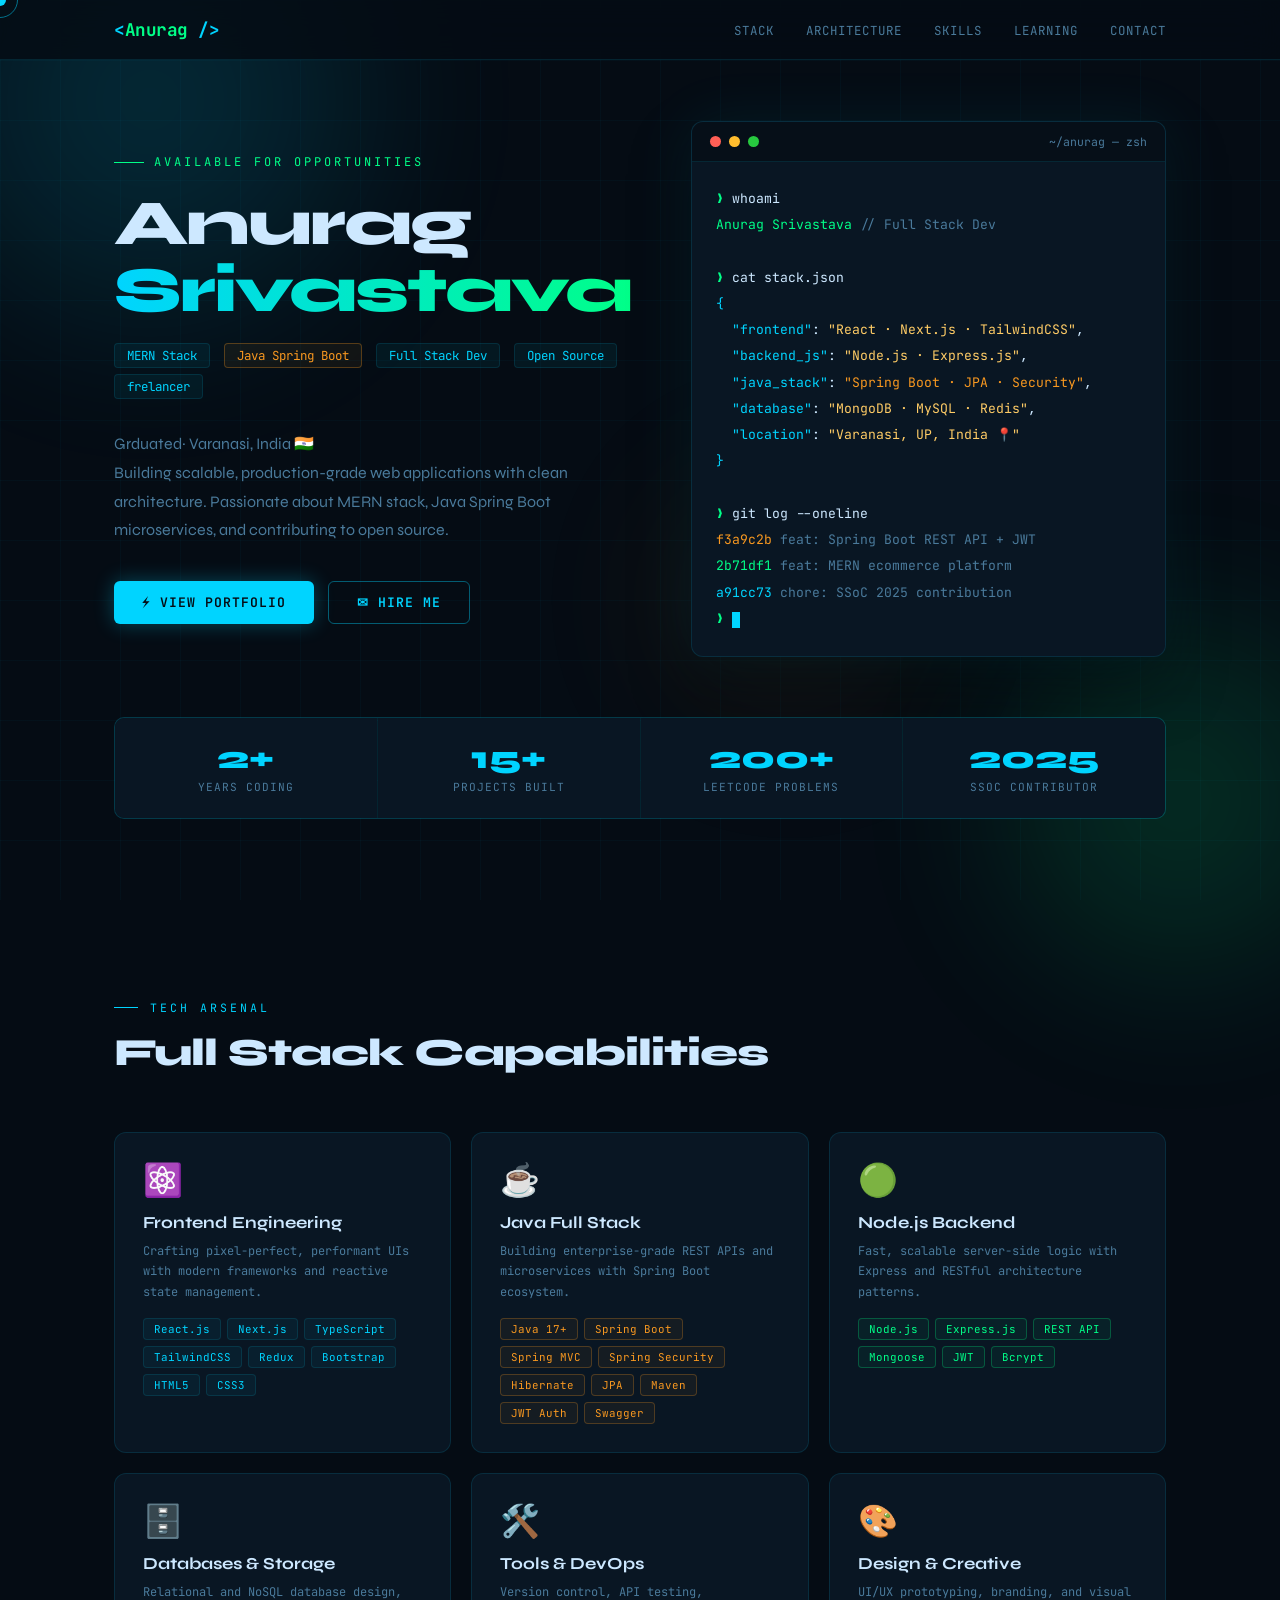
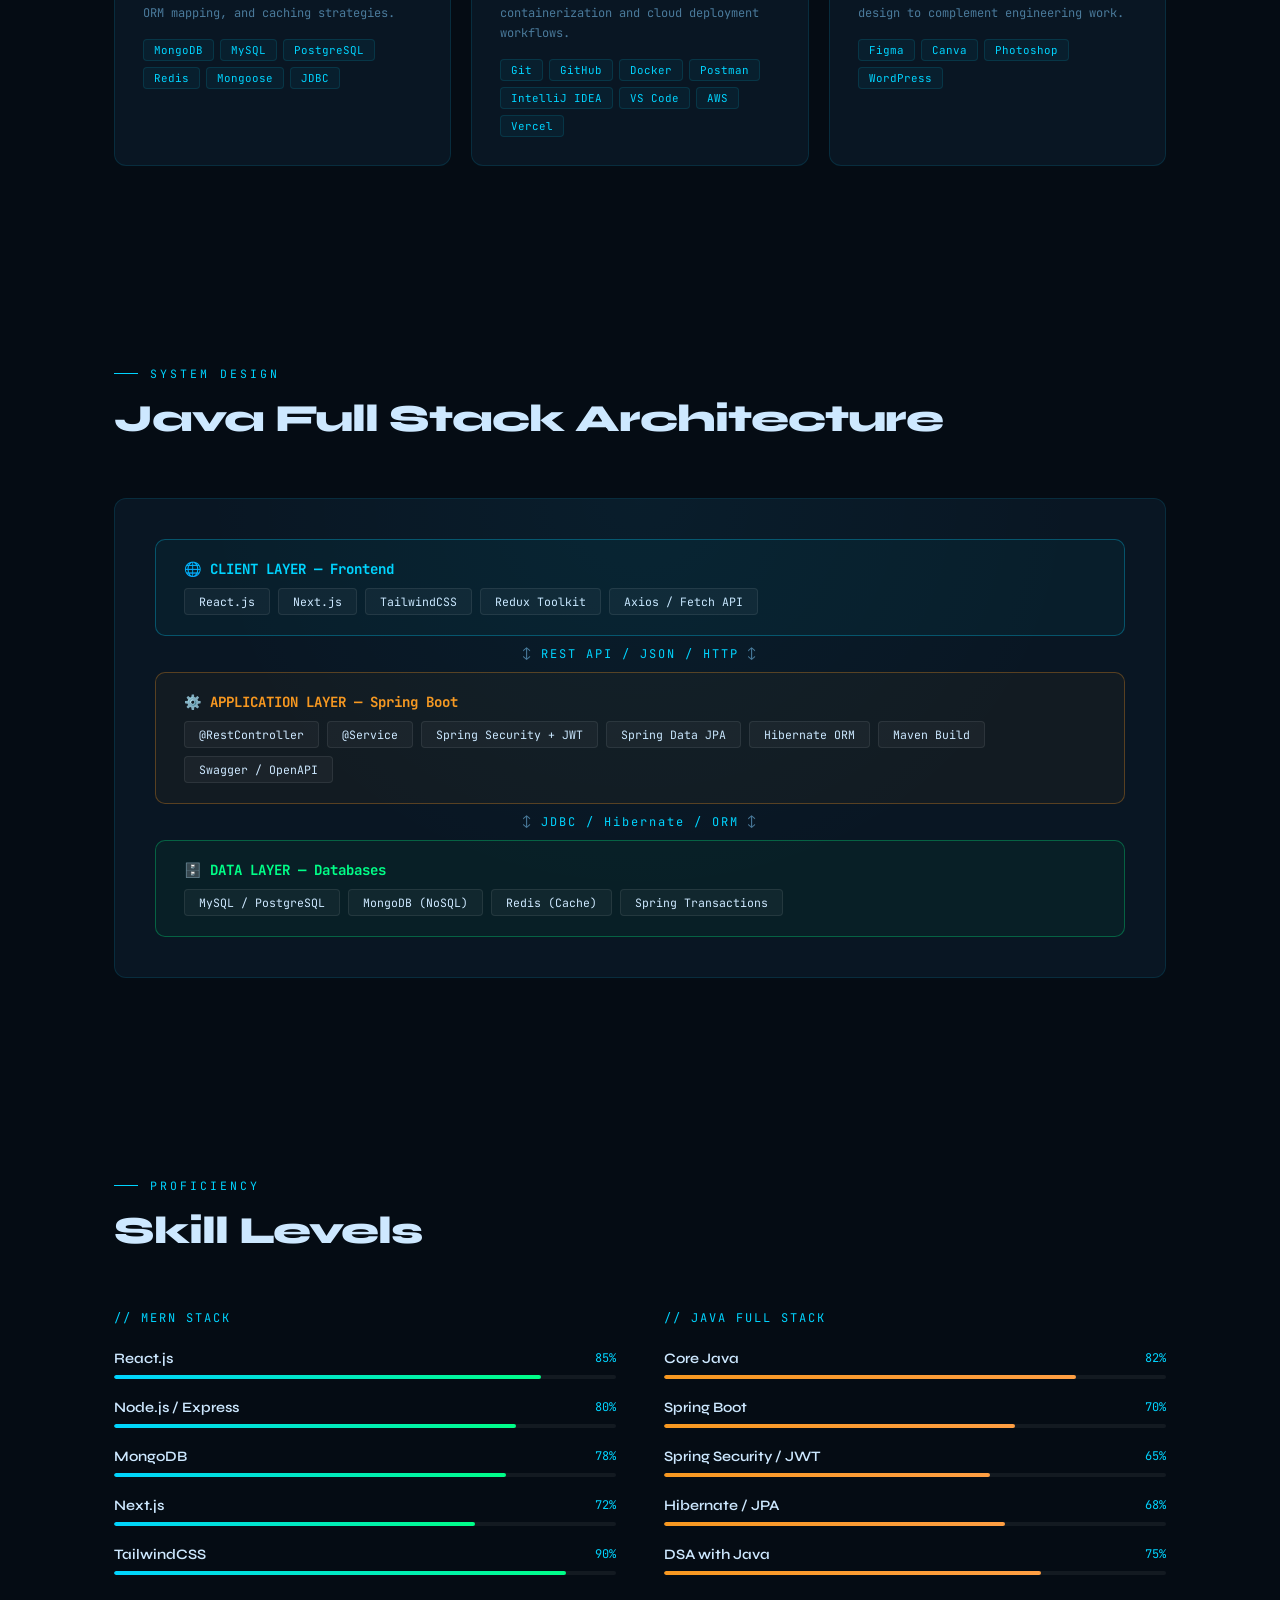
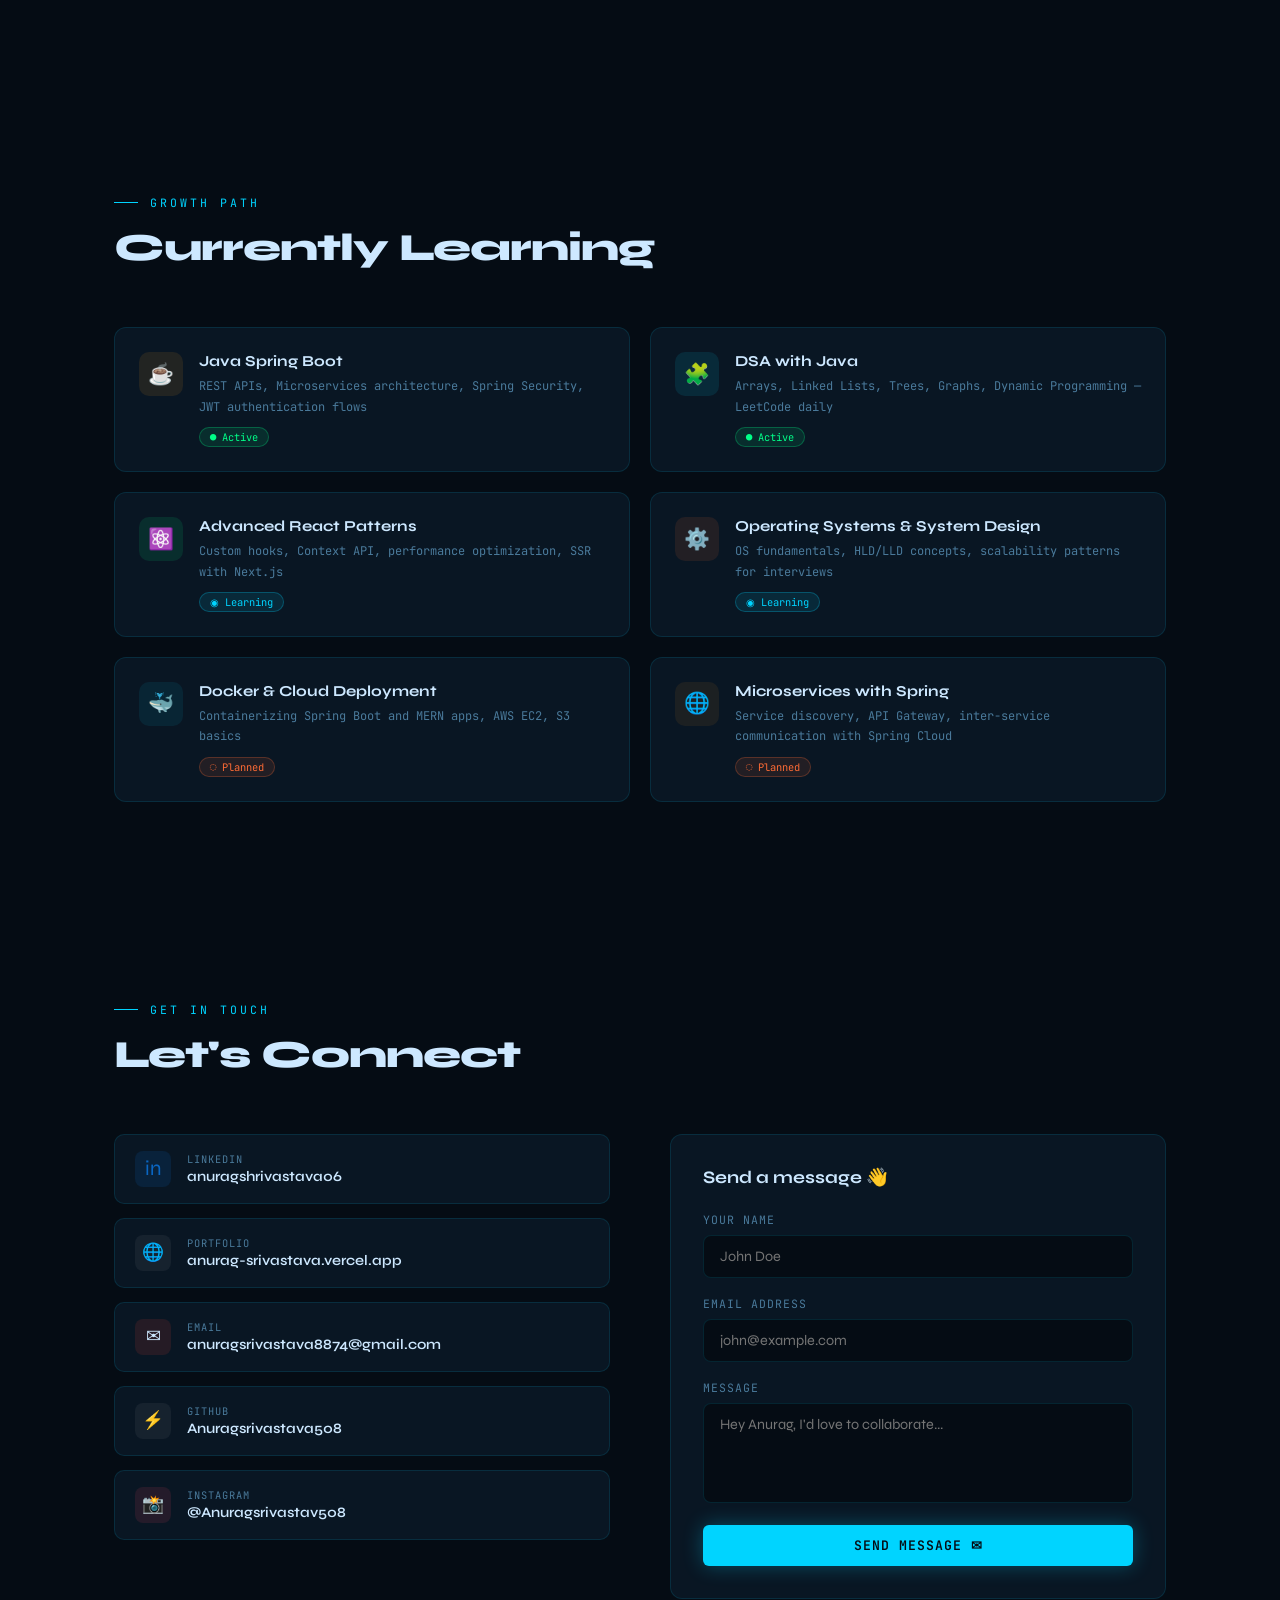
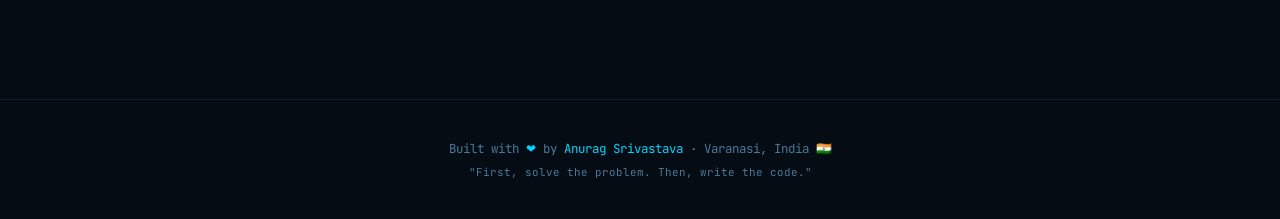
==== commit c70495d8: "updating" ====
--- a/index.html
+++ b/index.html
@@ -3,10 +3,9 @@
 <head>
 <meta charset="UTF-8"/>
 <meta name="viewport" content="width=device-width, initial-scale=1.0"/>
-<title>Anurag Srivastava — Full Stack Developer</title>
+<title>Anurag - portfiolo</title>
 <link rel="stylesheet" href="style.css">
 <link href="https://fonts.googleapis.com/css2?family=JetBrains+Mono:wght@300;400;600;700&family=Syne:wght@400;600;700;800&display=swap" rel="stylesheet"/>
-
 </head>
 <body>
 
@@ -17,7 +16,7 @@
 <div class="orb orb2"></div>
 <div class="orb orb3"></div>
 
-<!-- NAV -->
+<!-- NAV-->
 <nav>
   <div class="container nav-inner">
     <div class="nav-logo">&lt;<span>Anurag</span> /&gt;</div>
@@ -31,8 +30,11 @@
   </div>
 </nav>
 
-<!-- HERO -->
-<section class="hero">
+
+
+<!-- hero section -->
+
+ <section class="hero">
   <div class="container">
     <div class="hero-grid">
       <div class="hero-left">
@@ -43,9 +45,11 @@
           <span class="role-tag java">Java Spring Boot</span>
           <span class="role-tag">Full Stack Dev</span>
           <span class="role-tag">Open Source</span>
+           <span class="role-tag">frelancer</span>
+
         </div>
         <p class="hero-desc">
-          BCA Final Year · Varanasi, India 🇮🇳<br/>
+          Grduated· Varanasi, India 🇮🇳<br/>
           Building scalable, production-grade web applications with clean architecture. Passionate about MERN stack, Java Spring Boot microservices, and contributing to open source.
         </p>
         <div class="hero-btns">
@@ -90,10 +94,10 @@
       <div class="stat"><div class="stat-num">2025</div><div class="stat-label">SSoC Contributor</div></div>
     </div>
   </div>
-</section>
-
-<!-- TECH STACK -->
-<section id="stack">
+</section> 
+
+
+ <section id="stack">
   <div class="container">
     <div class="section-header reveal">
       <div class="section-eyebrow">Tech Arsenal</div>
@@ -190,9 +194,9 @@
       </div>
     </div>
   </div>
-</section>
-
-<!-- ARCHITECTURE -->
+</section> 
+
+
 <section id="architecture">
   <div class="container">
     <div class="section-header reveal">
@@ -235,9 +239,9 @@
       </div>
     </div>
   </div>
-</section>
-
-<!-- SKILLS -->
+</section> 
+
+
 <section id="skills">
   <div class="container">
     <div class="section-header reveal">
@@ -295,8 +299,7 @@
   </div>
 </section>
 
-<!-- CURRENTLY LEARNING -->
-<section id="learning">
+ <section id="learning">
   <div class="container">
     <div class="section-header reveal">
       <div class="section-eyebrow">Growth Path</div>
@@ -353,10 +356,10 @@
       </div>
     </div>
   </div>
-</section>
-
-<!-- CONTACT -->
-<section id="contact">
+</section> 
+
+
+ <section id="contact">
   <div class="container">
     <div class="section-header reveal">
       <div class="section-eyebrow">Get In Touch</div>
@@ -418,14 +421,14 @@
       </div>
     </div>
   </div>
-</section>
-<!-- footer section  -->
+</section> 
+
 <footer>
   <div class="container">
     <p>Built with <span>❤</span> by <span>Anurag Srivastava</span> · Varanasi, India 🇮🇳</p>
     <p style="margin-top:8px; font-size:0.68rem;">"First, solve the problem. Then, write the code."</p>
   </div>
-</footer>
+</footer> 
 
 <script src="javascript.js"></script>
 </body>
--- a/style.css
+++ b/style.css
@@ -1,4 +1,4 @@
-  :root {
+   :root {
     --bg: #050c14;
     --bg2: #091623;
     --bg3: #0d1f30;
@@ -12,9 +12,16 @@
     --glow: rgba(0,212,255,0.25);
   }
 
-  * { margin:0; padding:0; box-sizing:border-box; }
-
-  ::selection { background: rgba(0,212,255,0.25); color: #fff; }
+  * {
+     margin:0; 
+     padding:0; 
+     box-sizing:border-box; 
+    }
+
+  ::selection { 
+    background: rgba(0,212,255,0.25);
+     color: #fff; 
+    }
 
   body {
     background: var(--bg);
@@ -24,23 +31,32 @@
     cursor: none;
   }
 
-  /* Custom Cursor */
+
   .cursor {
-    width: 12px; height: 12px;
+    width: 12px;
+    height: 12px;
     background: var(--accent);
     border-radius: 50%;
-    position: fixed; top:0; left:0;
+    position: fixed; 
+    top:0; 
+    left:0;
     pointer-events: none;
     z-index: 9999;
     transform: translate(-50%,-50%);
-    transition: transform 0.1s, width 0.2s, height 0.2s, background 0.2s;
+    transition: transform 0.1s, 
+    width 0.2s, 
+    height 0.2s, 
+    background 0.2s;
     mix-blend-mode: screen;
   }
   .cursor-ring {
-    width: 36px; height: 36px;
+    width: 36px; 
+    height: 36px;
     border: 1.5px solid rgba(0,212,255,0.5);
     border-radius: 50%;
-    position: fixed; top:0; left:0;
+    position: fixed; 
+    top:0; 
+    left:0;
     pointer-events: none;
     z-index: 9998;
     transform: translate(-50%,-50%);
@@ -48,83 +64,181 @@
   }
   body:hover .cursor { opacity:1; }
 
-  /* Background Grid */
+
   .grid-bg {
-    position: fixed; inset: 0; z-index: 0;
-    background-image:
-      linear-gradient(rgba(0,212,255,0.03) 1px, transparent 1px),
-      linear-gradient(90deg, rgba(0,212,255,0.03) 1px, transparent 1px);
+    position: fixed; 
+    inset: 0; 
+    z-index: 0;
+    background-image: linear-gradient(rgba(0,212,255,0.03) 1px, transparent 1px),
+      linear-gradient(90deg, rgba(0,212,255,0.03) 1px, 
+      transparent 1px);
     background-size: 60px 60px;
     pointer-events: none;
   }
 
-  /* Floating orbs */
+ 
   .orb {
-    position: fixed; border-radius: 50%;
-    filter: blur(80px); pointer-events: none; z-index:0; opacity:0.18;
+    position: fixed; 
+    border-radius: 50%;
+    filter: blur(80px); 
+    pointer-events: none; 
+    z-index:0; 
+    opacity:0.18;
     animation: orbFloat 12s ease-in-out infinite;
   }
-  .orb1 { width:500px;height:500px;background:radial-gradient(#00d4ff,transparent); top:-150px;left:-100px; animation-delay:0s; }
-  .orb2 { width:400px;height:400px;background:radial-gradient(#00ff88,transparent); bottom:-100px;right:-100px; animation-delay:-6s; }
-  .orb3 { width:300px;height:300px;background:radial-gradient(#f89820,transparent); top:50%;left:50%; animation-delay:-3s; opacity:0.1; }
+  .orb1 {
+     width:500px;
+     height:500px;
+     background:radial-gradient(#00d4ff,transparent);
+     top:-150px;
+     left:-100px; 
+     animation-delay:0s; 
+    }
+  .orb2 { 
+    width:400px;
+    height:400px;
+    background:radial-gradient(#00ff88,transparent); 
+    bottom:-100px;
+    right:-100px; 
+    animation-delay:-6s; 
+  }
+  .orb3 { 
+    width:300px;
+    height:300px;
+    background:radial-gradient(#f89820,transparent); 
+    top:50%;
+    left:50%; 
+    animation-delay:-3s; 
+    opacity:0.1; }
 
   @keyframes orbFloat {
-    0%,100% { transform: translateY(0) scale(1); }
-    50% { transform: translateY(-40px) scale(1.05); }
-  }
-
-  /* Layout */
-  .container { max-width: 1100px; margin: 0 auto; padding: 0 24px; position:relative; z-index:1; }
-
-  /* NAV */
+    0%,100% 
+    {
+       transform: translateY(0) scale(1); 
+      }
+    50% {
+       transform: translateY(-40px) scale(1.05); 
+      }
+  }
+
+
+  .container 
+  {
+     max-width: 1100px;
+     margin: 0 auto;
+     padding: 0 24px; 
+     position:relative;
+     z-index:1; 
+      }
+
+
   nav {
-    position: fixed; top:0; width:100%; z-index:100;
+    position: fixed;
+    top:0; 
+    width:100%; 
+    z-index:100;
     padding: 18px 0;
     background: rgba(5,12,20,0.85);
     backdrop-filter: blur(20px);
     border-bottom: 1px solid var(--border);
   }
-  .nav-inner { display:flex; align-items:center; justify-content:space-between; }
+  .nav-inner { 
+    display:flex;
+     align-items:center; 
+     justify-content:space-between; 
+    }
   .nav-logo {
     font-family: 'JetBrains Mono', monospace;
-    font-size: 1.1rem; font-weight: 700;
+    font-size: 1.1rem;
+     font-weight: 700;
     color: var(--accent);
     letter-spacing: -0.5px;
   }
-  .nav-logo span { color: var(--accent2); }
-  .nav-links { display:flex; gap:32px; list-style:none; }
+  .nav-logo span 
+  { 
+    color: var(--accent2); 
+  }
+  .nav-links {
+     display:flex;
+      gap:32px; 
+      list-style:none; 
+    }
   .nav-links a {
     font-family: 'JetBrains Mono', monospace;
-    font-size: 0.78rem; color: var(--muted);
-    text-decoration:none; letter-spacing:1px; text-transform:uppercase;
+    font-size: 0.78rem;
+     color: var(--muted);
+    text-decoration:none; 
+    letter-spacing:1px; 
+    text-transform:uppercase;
     transition: color 0.2s;
     position: relative;
   }
   .nav-links a::after {
-    content:''; position:absolute; bottom:-4px; left:0; width:0; height:1px;
-    background: var(--accent); transition: width 0.3s;
-  }
-  .nav-links a:hover { color: var(--accent); }
-  .nav-links a:hover::after { width:100%; }
-
-  /* HERO */
+    content:''; 
+    position:absolute;
+     bottom:-4px;
+      left:0; 
+      width:0; 
+      height:1px;
+    background: var(--accent); 
+    transition: width 0.3s;
+  }
+  .nav-links a:hover { 
+    color: var(--accent); 
+  }
+  .nav-links a:hover::after {
+     width:100%; 
+    }
+
+
+
+
+
+
+
+
+
+
+
+
+
+
+
+
+
+
+
   .hero {
     min-height: 100vh;
     display:flex; align-items:center;
     padding: 100px 0 60px;
   }
-  .hero-grid { display:grid; grid-template-columns:1fr 1fr; gap:60px; align-items:center; }
+  .hero-grid {
+     display:grid; 
+     grid-template-columns:1fr 1fr; 
+     gap:60px;
+     align-items:center; 
+    }
 
   .hero-tag {
     font-family: 'JetBrains Mono', monospace;
-    font-size: 0.75rem; color: var(--accent2);
-    letter-spacing: 3px; text-transform: uppercase;
+    font-size: 0.75rem; 
+    color: var(--accent2);
+    letter-spacing: 3px; 
+    text-transform: uppercase;
     margin-bottom: 20px;
-    display:flex; align-items:center; gap:10px;
-    opacity:0; animation: fadeUp 0.6s 0.2s forwards;
+    display:flex;
+     align-items:center;
+      gap:10px;
+    opacity:0; 
+    animation: fadeUp 0.6s 0.2s forwards;
   }
   .hero-tag::before {
-    content:''; width:30px; height:1px; background: var(--accent2);
+
+    content:''; 
+    width:30px; 
+    height:1px; 
+    background: var(--accent2);
   }
 
   .hero-name {
@@ -132,11 +246,15 @@
     font-weight: 800; line-height: 1.05;
     letter-spacing: -2px;
     margin-bottom: 16px;
-    opacity:0; animation: fadeUp 0.6s 0.35s forwards;
+    opacity:0;
+    animation: fadeUp 0.6s 0.35s forwards;
   }
   .hero-name .highlight {
-    background: linear-gradient(90deg, var(--accent), var(--accent2));
-    -webkit-background-clip: text; -webkit-text-fill-color: transparent;
+    background: linear-gradient(90deg,
+     var(--accent), 
+     var(--accent2));
+    -webkit-background-clip: text; 
+    -webkit-text-fill-color: transparent;
     background-clip: text;
   }
 
@@ -144,51 +262,88 @@
     font-family: 'JetBrains Mono', monospace;
     font-size: 1rem; color: var(--muted);
     margin-bottom: 28px;
-    opacity:0; animation: fadeUp 0.6s 0.5s forwards;
+    opacity:0; 
+    animation: fadeUp 0.6s 0.5s forwards;
   }
   .hero-role .role-tag {
     display:inline-block;
-    padding: 3px 12px; margin: 3px 4px 3px 0;
+    padding: 3px 12px; 
+    margin: 3px 4px 3px 0;
     border: 1px solid var(--border);
-    border-radius: 4px; font-size:0.78rem;
-    color: var(--accent); background: rgba(0,212,255,0.06);
+    border-radius: 4px; 
+    font-size:0.78rem;
+    color: var(--accent); 
+    background: rgba(0,212,255,0.06);
     transition: all 0.2s;
   }
-  .hero-role .role-tag:hover { background: rgba(0,212,255,0.15); border-color: var(--accent); }
-  .role-tag.java { color: var(--java); border-color: rgba(248,152,32,0.3); background: rgba(248,152,32,0.06); }
-  .role-tag.java:hover { background: rgba(248,152,32,0.15); }
+  .hero-role .role-tag:hover {
+     background: rgba(0,212,255,0.15); 
+     border-color: var(--accent); 
+    }
+  .role-tag.java {
+     color: var(--java);
+      border-color: rgba(248,152,32,0.3); 
+      background: rgba(248,152,32,0.06);
+     }
+  .role-tag.java:hover { 
+    background: rgba(248,152,32,0.15); 
+  }
 
   .hero-desc {
-    font-size: 1rem; color: var(--muted); line-height: 1.8;
+    font-size: 1rem; 
+    color: var(--muted); 
+    line-height: 1.8;
     margin-bottom: 36px;
-    opacity:0; animation: fadeUp 0.6s 0.65s forwards;
+    opacity:0; 
+    animation: fadeUp 0.6s 0.65s forwards;
   }
 
   .hero-btns {
-    display:flex; gap:14px; flex-wrap:wrap;
-    opacity:0; animation: fadeUp 0.6s 0.8s forwards;
+    display:flex; 
+    gap:14px; 
+    flex-wrap:wrap;
+    opacity:0; 
+    animation: fadeUp 0.6s 0.8s forwards;
   }
   .btn {
     padding: 12px 28px;
     font-family: 'JetBrains Mono', monospace;
-    font-size: 0.82rem; font-weight: 600;
-    letter-spacing: 1px; text-transform: uppercase;
-    text-decoration: none; border-radius: 6px;
-    border: none; cursor: pointer;
-    transition: all 0.25s; display:inline-flex; align-items:center; gap:8px;
+    font-size: 0.82rem; 
+    font-weight: 600;
+    letter-spacing: 1px; 
+    text-transform: uppercase;
+    text-decoration: none; 
+    border-radius: 6px;
+    border: none; 
+    cursor: pointer;
+    transition: all 0.25s; 
+    display:inline-flex; 
+    align-items:center; 
+    gap:8px;
   }
   .btn-primary {
-    background: var(--accent); color: #050c14;
+    background: var(--accent); 
+    color: #050c14;
     box-shadow: 0 0 20px rgba(0,212,255,0.3);
   }
-  .btn-primary:hover { transform: translateY(-2px); box-shadow: 0 0 35px rgba(0,212,255,0.5); }
+  .btn-primary:hover { 
+    transform: translateY(-2px); 
+    box-shadow: 0 0 35px rgba(0,212,255,0.5); 
+  }
   .btn-outline {
-    background: transparent; color: var(--accent);
+    background: transparent; 
+    color: var(--accent);
     border: 1px solid rgba(0,212,255,0.4);
   }
-  .btn-outline:hover { background: rgba(0,212,255,0.08); border-color: var(--accent); transform: translateY(-2px); }
-
-  /* Hero right — terminal */
+  .btn-outline:hover { 
+    background: rgba(0,212,255,0.08); 
+    border-color: var(--accent); 
+    transform: translateY(-2px); 
+  }
+
+
+
+
   .terminal {
     background: var(--bg2);
     border: 1px solid var(--border);
@@ -203,30 +358,97 @@
     background: rgba(0,0,0,0.3);
     border-bottom: 1px solid var(--border);
   }
-  .dot { width:11px; height:11px; border-radius:50%; }
-  .dot-r { background: #ff5f56; }
-  .dot-y { background: #ffbd2e; }
-  .dot-g { background: #27c93f; }
-  .terminal-title { font-family:'JetBrains Mono',monospace; font-size:0.72rem; color:var(--muted); margin-left:auto; }
-  .terminal-body { padding: 24px; font-family:'JetBrains Mono',monospace; font-size:0.82rem; line-height:2; }
-  .t-line { opacity:0; animation: typeIn 0.3s forwards; }
-  .t-prompt { color: var(--accent2); }
-  .t-cmd { color: var(--text); }
-  .t-comment { color: var(--muted); }
-  .t-string { color: #ffcc66; }
-  .t-key { color: var(--accent); }
-  .t-val { color: var(--accent2); }
-  .t-java { color: var(--java); }
-  .t-cursor { display:inline-block; width:8px; height:16px; background:var(--accent); animation: blink 1s infinite; vertical-align:middle; }
-  @keyframes blink { 0%,100%{opacity:1} 50%{opacity:0} }
-
-  /* Stats bar */
+  .dot { 
+    width:11px; 
+    height:11px; 
+    border-radius:50%; 
+  }
+  .dot-r 
+  { 
+    background: #ff5f56; 
+  }
+  .dot-y {
+     background: #ffbd2e; 
+    }
+  .dot-g {
+     background: #27c93f; 
+    }
+  .terminal-title {
+     font-family:'JetBrains Mono',monospace; 
+     font-size:0.72rem; 
+     color:var(--muted); 
+     margin-left:auto; 
+    }
+  .terminal-body {
+     padding: 24px; 
+     font-family:'JetBrains Mono',monospace; 
+     font-size:0.82rem; 
+     line-height:2; 
+    }
+  .t-line { 
+    opacity:0; 
+    animation: typeIn 0.3s forwards; 
+  }
+  .t-prompt {
+     color: var(--accent2); 
+    }
+  .t-cmd {
+     color: var(--text); 
+    }
+  .t-comment {
+     color: var(--muted); 
+    }
+  .t-string {
+     color: #ffcc66; 
+    }
+  .t-key {
+     color: var(--accent); 
+    }
+  .t-val {
+     color: var(--accent2); 
+    }
+  .t-java {
+     color: var(--java); 
+    }
+  .t-cursor {
+     display:inline-block; 
+     width:8px; 
+     height:16px; 
+     background:var(--accent); 
+     animation: blink 1s infinite; 
+     vertical-align:middle; 
+    }
+  @keyframes blink 
+  {
+     0%,100%{opacity:1} 50%{opacity:0} 
+    }
+
+
+
+
+
+
+
+
+
+
+
+
+
+
+
+
   .stats-bar {
-    display:grid; grid-template-columns: repeat(4,1fr);
-    gap:1px; background: var(--border);
-    border: 1px solid var(--border); border-radius: 10px;
-    overflow:hidden; margin-top:60px;
-    opacity:0; animation: fadeUp 0.6s 1s forwards;
+    display:grid; 
+    grid-template-columns: repeat(4,1fr);
+    gap:1px; 
+    background: var(--border);
+    border: 1px solid var(--border); 
+    border-radius: 10px;
+    overflow:hidden; 
+    margin-top:60px;
+    opacity:0; 
+    animation: fadeUp 0.6s 1s forwards;
   }
   .stat {
     background: var(--bg2); padding: 24px;
@@ -237,7 +459,7 @@
   .stat-num { font-size:2rem; font-weight:800; color:var(--accent); line-height:1; }
   .stat-label { font-family:'JetBrains Mono',monospace; font-size:0.7rem; color:var(--muted); margin-top:6px; text-transform:uppercase; letter-spacing:1px; }
 
-  /* SECTIONS */
+ 
   section { padding: 100px 0; }
   .section-header { margin-bottom: 56px; }
   .section-eyebrow {
@@ -248,7 +470,7 @@
   .section-eyebrow::before { content:''; width:24px; height:1px; background:var(--accent); }
   .section-title { font-size: clamp(1.8rem,3vw,2.6rem); font-weight:800; letter-spacing:-1px; }
 
-  /* TECH STACK */
+ 
   .stack-grid { display:grid; grid-template-columns: repeat(auto-fill, minmax(300px,1fr)); gap:20px; }
   .stack-card {
     background: var(--bg2); border: 1px solid var(--border);
@@ -281,22 +503,50 @@
   .badge.java:hover { background:rgba(248,152,32,0.15); }
   .badge.green { color:var(--accent2); border-color:rgba(0,255,136,0.25); background:rgba(0,255,136,0.05); }
 
-  /* ARCHITECTURE */
+
+
+
+
+
+
+
+
+
+
+
+
+
+
+
+
+
+
+
+
   .arch-diagram {
-    background: var(--bg2); border:1px solid var(--border);
-    border-radius:12px; padding:40px;
-    font-family:'JetBrains Mono',monospace; font-size:0.82rem;
-    position:relative; overflow:hidden;
+    background: var(--bg2); 
+    border:1px solid var(--border);
+    border-radius:12px; 
+    padding:40px;
+    font-family:'JetBrains Mono',monospace; 
+    font-size:0.82rem;
+    position:relative; 
+    overflow:hidden;
   }
   .arch-diagram::after {
-    content:''; position:absolute; inset:0;
+    content:''; 
+    position:absolute; 
+    inset:0;
     background: radial-gradient(ellipse at 50% 0%, rgba(0,212,255,0.04), transparent 60%);
     pointer-events:none;
   }
   .arch-layer {
-    border: 1px solid; border-radius:10px;
-    padding:20px 28px; margin-bottom:0;
-    position:relative; transition: all 0.3s;
+    border: 1px solid; 
+    border-radius:10px;
+    padding:20px 28px; 
+    margin-bottom:0;
+    position:relative; 
+    transition: all 0.3s;
   }
   .arch-layer:hover { transform: scale(1.01); }
   .layer-frontend { border-color:rgba(0,212,255,0.3); background:rgba(0,212,255,0.04); }
@@ -318,7 +568,12 @@
   }
   .arch-arrow span { color:var(--accent); }
 
-  /* SKILLS / PROGRESS */
+
+
+
+
+
+
   .skills-grid { display:grid; grid-template-columns:1fr 1fr; gap:48px; }
   .skill-group-title { font-family:'JetBrains Mono',monospace; font-size:0.75rem; color:var(--accent); letter-spacing:2px; text-transform:uppercase; margin-bottom:24px; }
   .skill-item { margin-bottom:20px; }
@@ -331,30 +586,97 @@
   .fill-java { background: linear-gradient(90deg,var(--java),#ff9f43); }
   @keyframes fillBar { to { width: var(--w); } }
 
-  /* ROADMAP / CURRENTLY LEARNING */
-  .roadmap { display:grid; grid-template-columns: repeat(2,1fr); gap:20px; }
+  
+  
+  
+
+
+  
+
+  .roadmap {
+     display:grid; 
+     grid-template-columns: repeat(2,1fr); 
+    gap:20px; 
+  }
   .road-card {
-    background:var(--bg2); border:1px solid var(--border);
-    border-radius:12px; padding:24px;
-    display:flex; gap:16px; align-items:flex-start;
+    background:var(--bg2); 
+    border:1px solid var(--border);
+    border-radius:12px; 
+    padding:24px;
+    display:flex; 
+    gap:16px; 
+    align-items:flex-start;
     transition: all 0.3s;
   }
-  .road-card:hover { border-color:rgba(0,212,255,0.3); transform:translateY(-2px); }
+  .road-card:hover {
+     border-color:rgba(0,212,255,0.3); 
+     transform:translateY(-2px); 
+    }
+  
   .road-icon {
-    width:44px;height:44px;border-radius:10px;
-    display:flex;align-items:center;justify-content:center;
-    font-size:1.3rem; flex-shrink:0;
-  }
-  .road-title { font-size:0.95rem; font-weight:700; margin-bottom:6px; }
-  .road-desc { font-family:'JetBrains Mono',monospace; font-size:0.75rem; color:var(--muted); line-height:1.7; }
-  .road-status { font-family:'JetBrains Mono',monospace; font-size:0.65rem; padding:2px 10px; border-radius:20px; display:inline-block; margin-top:10px; }
+    width:44px;
+    height:44px;
+    border-radius:10px;
+    display:flex;
+    align-items:center;
+    justify-content:center;
+    font-size:1.3rem; 
+    flex-shrink:0;
+  }
+  
+  .road-title { 
+    font-size:0.95rem; 
+    font-weight:700; 
+    margin-bottom:6px; 
+  }
+  
+  
+  .road-desc {
+     font-family:'JetBrains Mono',monospace; 
+     font-size:0.75rem; 
+     color:var(--muted); 
+     line-height:1.7; 
+    }
+  
+  .road-status {
+     font-family:'JetBrains Mono',monospace; 
+     font-size:0.65rem; 
+     padding:2px 10px; 
+     border-radius:20px; 
+     display:inline-block; 
+     margin-top:10px; 
+    }
+  
   .status-active { background:rgba(0,255,136,0.1); color:var(--accent2); border:1px solid rgba(0,255,136,0.25); }
-  .status-learning { background:rgba(0,212,255,0.1); color:var(--accent); border:1px solid rgba(0,212,255,0.25); }
-  .status-planned { background:rgba(255,107,53,0.1); color:var(--accent3); border:1px solid rgba(255,107,53,0.25); }
-
-  /* CONTACT */
-  .contact-wrap { display:grid; grid-template-columns:1fr 1fr; gap:60px; align-items:start; }
-  .contact-links { display:flex; flex-direction:column; gap:14px; }
+  
+  
+  .status-learning {
+     background:rgba(0,212,255,0.1);
+      color:var(--accent);
+       border:1px solid rgba(0,212,255,0.25); 
+    }
+
+
+  .status-planned {
+     background:rgba(255,107,53,0.1);
+      color:var(--accent3);
+       border:1px solid rgba(255,107,53,0.25); 
+      }
+
+
+
+
+  
+  .contact-wrap { 
+    display:grid; 
+    grid-template-columns:1fr 1fr; gap:60px; 
+    align-items:start; 
+  }
+  .contact-links {
+     display:flex; 
+     flex-direction:column;
+      gap:14px; 
+    }
   .contact-link {
     display:flex; align-items:center; gap:16px;
     background:var(--bg2); border:1px solid var(--border);
@@ -368,12 +690,34 @@
   .contact-link-info .value { font-size:0.9rem; font-weight:600; margin-top:2px; }
 
   .contact-form-card {
-    background:var(--bg2); border:1px solid var(--border);
-    border-radius:12px; padding:32px;
-  }
-  .form-title { font-size:1.1rem; font-weight:700; margin-bottom:24px; }
-  .form-group { margin-bottom:18px; }
-  .form-group label { font-family:'JetBrains Mono',monospace; font-size:0.72rem; color:var(--muted); letter-spacing:1px; text-transform:uppercase; display:block; margin-bottom:8px; }
+    background:var(--bg2);
+     border:1px solid var(--border);
+    border-radius:12px; 
+    padding:32px;
+  }
+
+
+  .form-title 
+  {
+     font-size:1.1rem;
+      font-weight:700;
+       margin-bottom:24px; 
+      }
+
+  .form-group { 
+    margin-bottom:18px; 
+  }
+  
+  
+  .form-group label {
+     font-family:'JetBrains Mono',monospace;     
+     font-size:0.72rem; 
+    color:var(--muted); 
+    letter-spacing:1px;           
+    text-transform:uppercase;
+     display:block;
+     margin-bottom:8px; 
+  }
   .form-group input, .form-group textarea {
     width:100%; background:var(--bg); border:1px solid var(--border);
     border-radius:8px; padding:12px 16px;
@@ -381,19 +725,34 @@
     outline:none; transition:border-color 0.2s;
     resize:none;
   }
-  .form-group input:focus, .form-group textarea:focus { border-color:var(--accent); }
-  .form-group textarea { height:100px; }
-  .btn-send { width:100%; justify-content:center; }
-
-  /* FOOTER */
+  .form-group input:focus, .form-group textarea:focus {
+     border-color:var(--accent); 
+    }
+  .form-group textarea {
+     height:100px; 
+    }
+  .btn-send {
+     width:100%;
+      justify-content:center;
+     }
+
+
+
+
+  
   footer {
-    border-top:1px solid var(--border); padding:40px 0;
+    border-top:1px solid var(--border);
+     padding:40px 0;
     text-align:center;
-    font-family:'JetBrains Mono',monospace; font-size:0.78rem; color:var(--muted);
-  }
-  footer span { color:var(--accent); }
-
-  /* Animations */
+    font-family:'JetBrains Mono',monospace; 
+    font-size:0.78rem;
+     color:var(--muted);
+  }
+  footer span {
+     color:var(--accent); 
+    }
+
+
   @keyframes fadeUp {
     from { opacity:0; transform:translateY(24px); }
     to { opacity:1; transform:translateY(0); }
@@ -412,7 +771,7 @@
   }
   .reveal.visible { opacity:1; transform:translateY(0); }
 
-  /* Scrollbar */
+  
   ::-webkit-scrollbar { width:5px; }
   ::-webkit-scrollbar-track { background:var(--bg); }
   ::-webkit-scrollbar-thumb { background:var(--muted); border-radius:10px; }
@@ -421,4 +780,4 @@
     .hero-grid, .skills-grid, .contact-wrap, .roadmap { grid-template-columns:1fr; }
     .stats-bar { grid-template-columns:repeat(2,1fr); }
     .nav-links { display:none; }
-  }
+  } 
